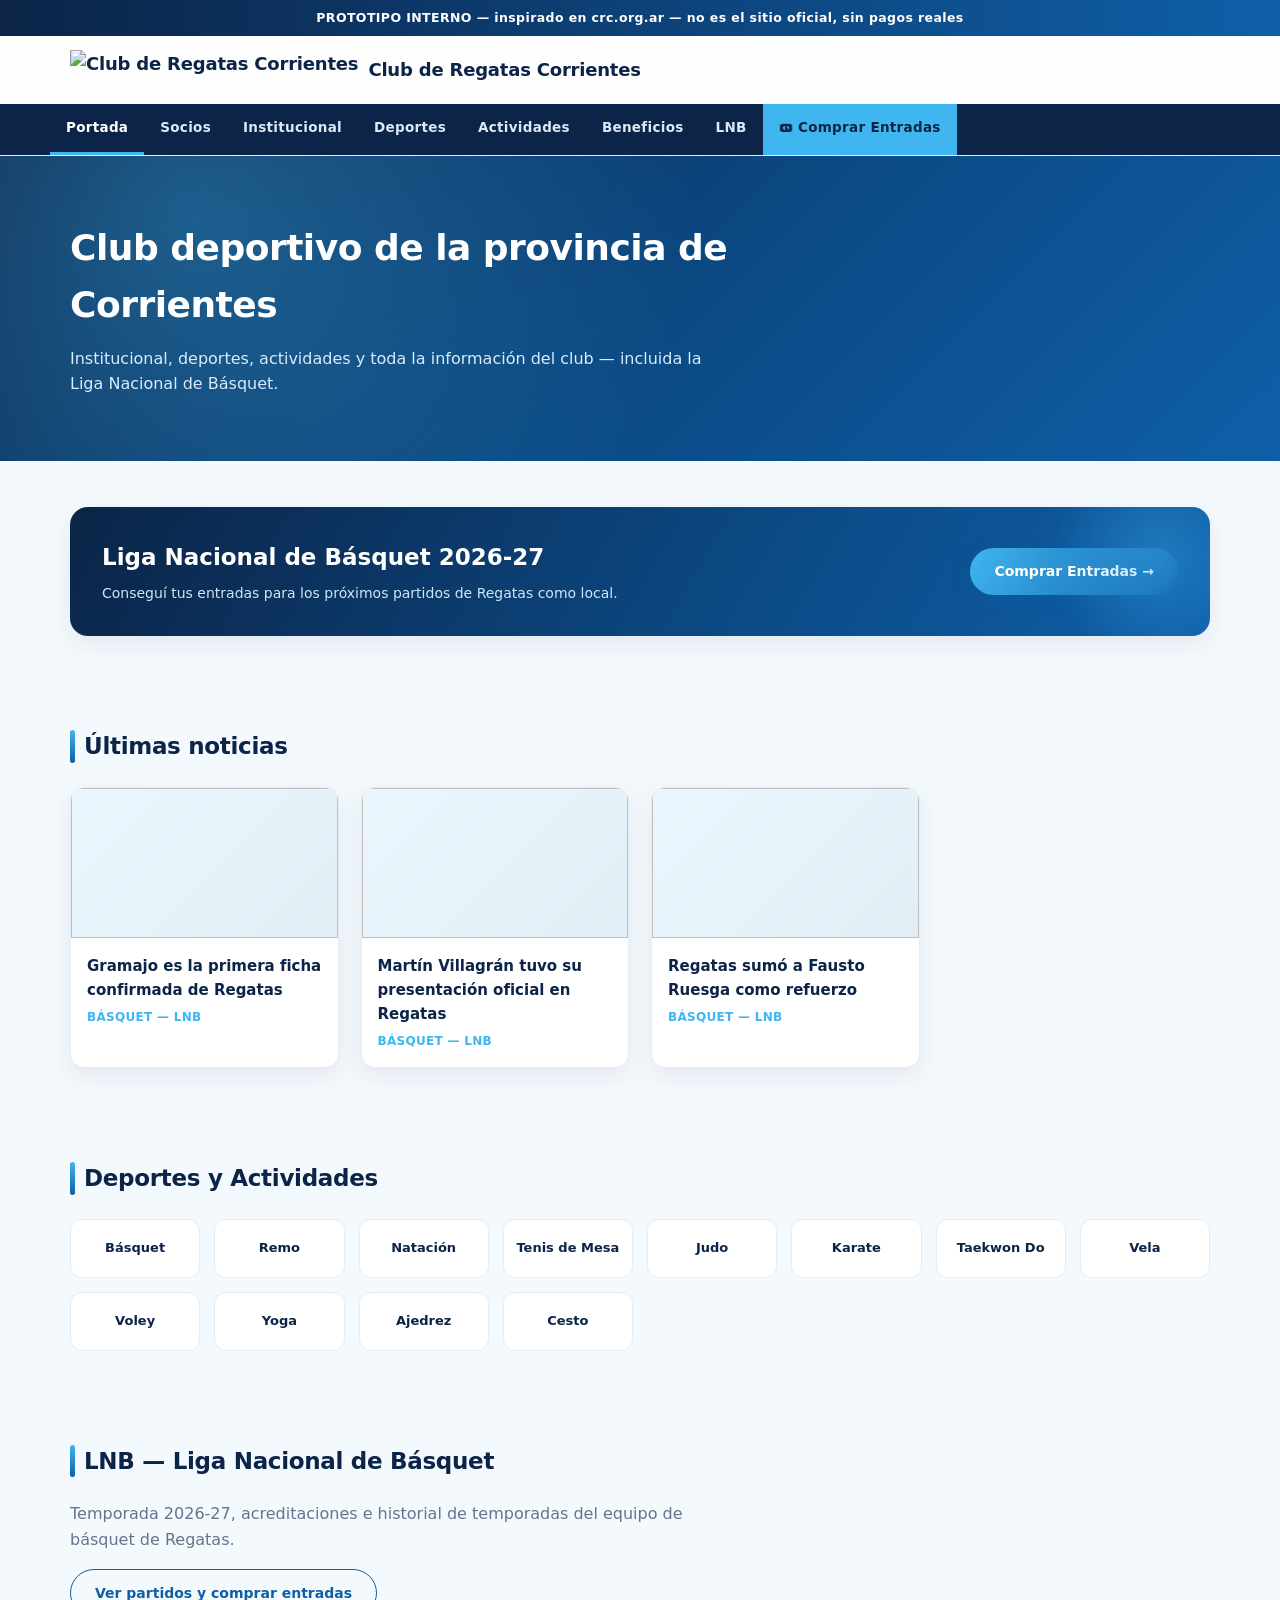
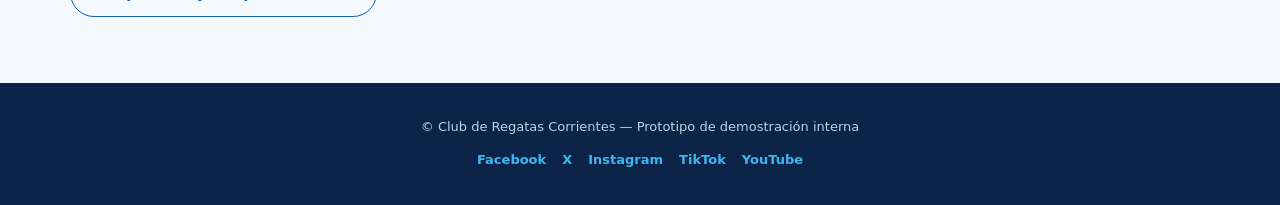
==== index.html @ 9352bda3 "solucion probelma con sonnar qube" ====
<!DOCTYPE html>
<html lang="es-AR">
<head>
<meta charset="UTF-8">
<meta name="viewport" content="width=device-width, initial-scale=1.0">
<title>Club de Regatas Corrientes (Prototipo) — Portada</title>
<link rel="stylesheet" href="css/style.css">
</head>
<body>

<div class="demo-banner">PROTOTIPO INTERNO — inspirado en crc.org.ar — no es el sitio oficial, sin pagos reales</div>

<header class="site-header">
  <div class="header-top">
    <a href="index.html" class="logo">
      <img src="https://crc.org.ar/w/wp-content/uploads/2024/05/LogoCRC.png" alt="Club de Regatas Corrientes">
      <span>Club de Regatas Corrientes</span>
    </a>
  </div>
  <nav class="main-nav">
    <ul>
      <li><a href="index.html" class="active">Portada</a></li>
      <li><a href="#socios">Socios</a></li>
      <li><a href="#institucional">Institucional</a></li>
      <li><a href="#deportes">Deportes</a></li>
      <li><a href="#actividades">Actividades</a></li>
      <li><a href="#beneficios">Beneficios</a></li>
      <li><a href="#lnb">LNB</a></li>
      <li class="destacado"><a href="entradas.html">🎟 Comprar Entradas</a></li>
    </ul>
  </nav>
</header>

<div class="hero">
  <div class="container">
    <h1>Club deportivo de la provincia de Corrientes</h1>
    <p>Institucional, deportes, actividades y toda la información del club — incluida la Liga Nacional de Básquet.</p>
  </div>
</div>

<section id="entradas-cta">
  <div class="container">
    <div class="cta-entradas">
      <div>
        <h2>Liga Nacional de Básquet 2026-27</h2>
        <p>Conseguí tus entradas para los próximos partidos de Regatas como local.</p>
      </div>
      <a href="entradas.html" class="btn">Comprar Entradas →</a>
    </div>
  </div>
</section>

<section id="institucional">
  <div class="container">
    <h2 class="section-title">Últimas noticias</h2>
    <div class="noticias-grid">
      <div class="card">
        <img alt="">
        <div class="card-body">
          <h3>Gramajo es la primera ficha confirmada de Regatas</h3>
          <span>Básquet — LNB</span>
        </div>
      </div>
      <div class="card">
        <img alt="">
        <div class="card-body">
          <h3>Martín Villagrán tuvo su presentación oficial en Regatas</h3>
          <span>Básquet — LNB</span>
        </div>
      </div>
      <div class="card">
        <img alt="">
        <div class="card-body">
          <h3>Regatas sumó a Fausto Ruesga como refuerzo</h3>
          <span>Básquet — LNB</span>
        </div>
      </div>
    </div>
  </div>
</section>

<section id="deportes">
  <div class="container">
    <h2 class="section-title">Deportes y Actividades</h2>
    <div class="deportes-grid">
      <div class="deporte-tile">Básquet</div>
      <div class="deporte-tile">Remo</div>
      <div class="deporte-tile">Natación</div>
      <div class="deporte-tile">Tenis de Mesa</div>
      <div class="deporte-tile">Judo</div>
      <div class="deporte-tile">Karate</div>
      <div class="deporte-tile">Taekwon Do</div>
      <div class="deporte-tile">Vela</div>
      <div class="deporte-tile">Voley</div>
      <div class="deporte-tile">Yoga</div>
      <div class="deporte-tile">Ajedrez</div>
      <div class="deporte-tile">Cesto</div>
    </div>
  </div>
</section>

<section id="lnb">
  <div class="container">
    <h2 class="section-title">LNB — Liga Nacional de Básquet</h2>
    <p style="max-width:640px;color:var(--gris);margin-bottom:16px;">
      Temporada 2026-27, acreditaciones e historial de temporadas del equipo de básquet de Regatas.
    </p>
    <a href="entradas.html" class="btn btn-outline">Ver partidos y comprar entradas</a>
  </div>
</section>

<footer class="site-footer">
  <div class="container">
    <p>© Club de Regatas Corrientes — Prototipo de demostración interna</p>
    <div class="social">
      <span>Facebook</span><span>X</span><span>Instagram</span><span>TikTok</span><span>YouTube</span>
    </div>
  </div>
</footer>

</body>
</html>
---- css/style.css ----
:root {
  --azul: #0f5fa8;
  --azul-fuerte: #0b4a85;
  --celeste: #3fb6f0;
  --celeste-suave: #eaf6fd;
  --marino: #0b2447;
  --fondo: #f4f9fd;
  --texto: #16213a;
  --gris: #64748b;
  --borde: #e3edf5;
  --blanco: #ffffff;
  --sombra: 0 8px 24px rgba(11, 36, 71, .08);
  --sombra-hover: 0 14px 34px rgba(15, 95, 168, .18);
  --radio: 14px;
}

* { box-sizing: border-box; margin: 0; padding: 0; }

html { scroll-behavior: smooth; }

body {
  font-family: "Segoe UI", system-ui, Arial, Helvetica, sans-serif;
  background: var(--fondo);
  color: var(--texto);
  line-height: 1.6;
  -webkit-font-smoothing: antialiased;
}

a { color: inherit; text-decoration: none; }

img { max-width: 100%; display: block; }

.container {
  max-width: 1180px;
  margin: 0 auto;
  padding: 0 20px;
}

/* Banner de prototipo */
.demo-banner {
  background: linear-gradient(90deg, var(--marino), var(--azul));
  color: #fff;
  text-align: center;
  font-size: 12.5px;
  padding: 8px 12px;
  font-weight: 600;
  letter-spacing: .4px;
}

/* Header */
header.site-header {
  background: rgba(255, 255, 255, .85);
  backdrop-filter: blur(10px);
  -webkit-backdrop-filter: blur(10px);
  position: sticky;
  top: 0;
  z-index: 40;
  box-shadow: 0 1px 0 var(--borde);
}

.header-top {
  display: flex;
  align-items: center;
  justify-content: space-between;
  padding: 14px 20px;
  max-width: 1180px;
  margin: 0 auto;
  gap: 20px;
}

.logo {
  display: flex;
  align-items: center;
  gap: 10px;
  font-weight: 800;
  font-size: 18px;
  color: var(--marino);
  letter-spacing: -.2px;
}
.logo img { height: 40px; width: auto; }

nav.main-nav {
  background: var(--marino);
}
nav.main-nav ul {
  list-style: none;
  display: flex;
  flex-wrap: wrap;
  max-width: 1180px;
  margin: 0 auto;
}
nav.main-nav a {
  display: block;
  padding: 13px 16px;
  color: #dbe9f7;
  font-size: 13.5px;
  font-weight: 600;
  letter-spacing: .3px;
  border-bottom: 3px solid transparent;
  transition: color .18s ease, border-color .18s ease, background .18s ease;
}
nav.main-nav a:hover {
  color: #fff;
  border-bottom-color: var(--celeste);
}
nav.main-nav a.active {
  color: #fff;
  border-bottom-color: var(--celeste);
}
nav.main-nav li.destacado a {
  background: var(--celeste);
  color: var(--marino);
  border-radius: 0;
}
nav.main-nav li.destacado a:hover {
  background: #5cc6f5;
  border-bottom-color: transparent;
  color: var(--marino);
}

/* Hero */
.hero {
  background:
    radial-gradient(circle at 15% 20%, rgba(63, 182, 240, .35), transparent 45%),
    linear-gradient(135deg, var(--marino) 0%, var(--azul-fuerte) 55%, var(--azul) 100%);
  color: #fff;
  padding: 64px 0;
  position: relative;
  overflow: hidden;
}
.hero h1 {
  font-size: 36px;
  font-weight: 800;
  letter-spacing: -.5px;
  margin-bottom: 12px;
  max-width: 720px;
}
.hero p {
  max-width: 640px;
  color: #d8ecfb;
  font-size: 16px;
}

/* Secciones */
section {
  padding: 46px 0;
}
.section-title {
  font-size: 23px;
  font-weight: 800;
  color: var(--marino);
  margin-bottom: 22px;
  padding-left: 14px;
  position: relative;
  letter-spacing: -.3px;
}
.section-title::before {
  content: "";
  position: absolute;
  left: 0; top: 2px; bottom: 2px;
  width: 5px;
  border-radius: 4px;
  background: linear-gradient(180deg, var(--celeste), var(--azul));
}

/* Noticias */
.noticias-grid {
  display: grid;
  grid-template-columns: repeat(auto-fill, minmax(260px, 1fr));
  gap: 22px;
}
.card {
  background: var(--blanco);
  border: 1px solid var(--borde);
  border-radius: var(--radio);
  overflow: hidden;
  display: flex;
  flex-direction: column;
  box-shadow: var(--sombra);
  transition: transform .2s ease, box-shadow .2s ease;
}
.card:hover {
  transform: translateY(-4px);
  box-shadow: var(--sombra-hover);
}
.card img { height: 150px; object-fit: cover; background: linear-gradient(135deg, var(--celeste-suave), var(--borde)); }
.card .card-body { padding: 16px; flex: 1; display: flex; flex-direction: column; gap: 6px; }
.card .card-body h3 { font-size: 15px; color: var(--marino); font-weight: 700; }
.card .card-body span { font-size: 12px; color: var(--celeste); font-weight: 700; letter-spacing: .3px; text-transform: uppercase; }

/* Deportes grid */
.deportes-grid {
  display: grid;
  grid-template-columns: repeat(auto-fill, minmax(120px, 1fr));
  gap: 14px;
}
.deporte-tile {
  background: var(--blanco);
  border: 1px solid var(--borde);
  border-radius: 12px;
  padding: 18px 10px;
  text-align: center;
  font-size: 13px;
  font-weight: 700;
  color: var(--marino);
  transition: transform .18s ease, border-color .18s ease, background .18s ease, color .18s ease;
}
.deporte-tile:hover {
  border-color: var(--celeste);
  color: var(--azul);
  background: var(--celeste-suave);
  transform: translateY(-3px);
}

/* CTA Entradas */
.cta-entradas {
  background: linear-gradient(120deg, var(--marino), var(--azul-fuerte) 60%, var(--azul));
  color: #fff;
  border-radius: 18px;
  padding: 32px;
  display: flex;
  align-items: center;
  justify-content: space-between;
  gap: 20px;
  flex-wrap: wrap;
  box-shadow: var(--sombra);
  position: relative;
  overflow: hidden;
}
.cta-entradas::after {
  content: "";
  position: absolute;
  right: -60px; top: -60px;
  width: 220px; height: 220px;
  border-radius: 50%;
  background: radial-gradient(circle, rgba(63,182,240,.35), transparent 70%);
}
.cta-entradas h2 { font-size: 23px; margin-bottom: 6px; font-weight: 800; }
.cta-entradas p { color: #cfe6f7; font-size: 14px; }

.btn {
  display: inline-block;
  background: linear-gradient(120deg, var(--celeste), var(--azul));
  color: #fff;
  font-weight: 700;
  padding: 12px 24px;
  border-radius: 999px;
  border: none;
  cursor: pointer;
  font-size: 14px;
  white-space: nowrap;
  box-shadow: 0 6px 16px rgba(15, 95, 168, .3);
  transition: transform .15s ease, box-shadow .15s ease, filter .15s ease;
}
.btn:hover { transform: translateY(-2px); box-shadow: 0 10px 22px rgba(15, 95, 168, .38); filter: brightness(1.05); }
.btn:active { transform: translateY(0); }
.btn:disabled { opacity: .5; cursor: not-allowed; transform: none; box-shadow: none; }

.btn-outline {
  background: transparent;
  border: 1.5px solid var(--azul);
  color: var(--azul);
  box-shadow: none;
}
.btn-outline:hover { background: var(--azul); color: #fff; box-shadow: var(--sombra-hover); }
.btn-sm { padding: 8px 16px; font-size: 13px; }

/* Footer */
footer.site-footer {
  background: var(--marino);
  color: #b9d3e9;
  padding: 34px 0;
  font-size: 13px;
  text-align: center;
  margin-top: 20px;
}
footer.site-footer .social {
  margin-top: 12px;
  display: flex;
  gap: 16px;
  justify-content: center;
  font-size: 13px;
  color: var(--celeste);
  font-weight: 600;
}

/* ===== Entradas page ===== */
.partido-lista {
  display: flex;
  flex-direction: column;
  gap: 16px;
}
.partido-card {
  background: var(--blanco);
  border: 1px solid var(--borde);
  border-radius: var(--radio);
  padding: 20px 22px;
  display: flex;
  align-items: center;
  justify-content: space-between;
  gap: 20px;
  flex-wrap: wrap;
  box-shadow: var(--sombra);
  transition: transform .18s ease, box-shadow .18s ease, border-color .18s ease;
}
.partido-card:hover {
  transform: translateY(-3px);
  box-shadow: var(--sombra-hover);
  border-color: var(--celeste);
}
.partido-info h3 { color: var(--marino); font-size: 17.5px; font-weight: 800; }
.partido-info .meta { color: var(--gris); font-size: 13px; margin-top: 5px; }
.partido-precio { font-weight: 700; color: var(--azul); font-size: 15px; }

.sectores {
  display: grid;
  grid-template-columns: repeat(auto-fill, minmax(190px, 1fr));
  gap: 14px;
  margin-top: 18px;
}
.sector-card {
  border: 1px solid var(--borde);
  border-radius: 12px;
  padding: 16px;
  background: var(--blanco);
  box-shadow: var(--sombra);
  transition: border-color .18s ease;
}
.sector-card:hover { border-color: var(--celeste); }
.sector-card h4 { color: var(--marino); font-size: 14px; margin-bottom: 4px; font-weight: 700; }
.sector-card .precio { color: var(--azul); font-weight: 800; margin-bottom: 12px; font-size: 15px; }
.qty-control {
  display: flex;
  align-items: center;
  gap: 10px;
}
.qty-control button {
  width: 30px; height: 30px;
  border: 1px solid var(--borde);
  background: var(--celeste-suave);
  color: var(--azul);
  cursor: pointer;
  font-size: 16px;
  font-weight: 700;
  border-radius: 8px;
  transition: background .15s ease, color .15s ease;
}
.qty-control button:hover { background: var(--celeste); color: #fff; }
.qty-control span { min-width: 20px; text-align: center; font-weight: 700; }

/* Carrito */
.carrito-box {
  background: var(--blanco);
  border: 1px solid var(--borde);
  border-radius: var(--radio);
  padding: 22px;
  position: sticky;
  top: 90px;
  box-shadow: var(--sombra);
}
.carrito-box h3 { color: var(--marino); margin-bottom: 14px; font-weight: 800; }
#carrito-items { list-style: none; display: flex; flex-direction: column; gap: 10px; font-size: 13px; }
#carrito-items li { display: flex; justify-content: space-between; align-items: center; border-bottom: 1px dashed var(--borde); padding-bottom: 8px; }
.carrito-total { display: flex; justify-content: space-between; font-weight: 800; margin-top: 16px; font-size: 17px; color: var(--marino); }
.carrito-vacio { color: var(--gris); font-size: 13px; }

.entradas-layout {
  display: grid;
  grid-template-columns: 2fr 1fr;
  gap: 26px;
  align-items: start;
}
@media (max-width: 860px) {
  .entradas-layout { grid-template-columns: 1fr; }
  .carrito-box { position: static; }
}

/* Modal checkout */
.modal-overlay {
  position: fixed; inset: 0;
  background: rgba(11, 36, 71, .6);
  backdrop-filter: blur(3px);
  display: none;
  align-items: center;
  justify-content: center;
  padding: 20px;
  z-index: 50;
}
.modal-overlay.abierto { display: flex; }
.modal-box {
  background: #fff;
  border-radius: 18px;
  padding: 28px;
  max-width: 420px;
  width: 100%;
  box-shadow: 0 24px 60px rgba(11, 36, 71, .35);
}
.modal-box h3 { color: var(--marino); margin-bottom: 12px; font-weight: 800; }
.modal-box .aviso {
  background: var(--celeste-suave);
  border: 1px solid var(--celeste);
  color: var(--azul-fuerte);
  font-size: 12px;
  padding: 10px 12px;
  border-radius: 8px;
  margin-bottom: 14px;
}
.modal-box label { display: block; font-size: 13px; margin: 12px 0 5px; color: var(--gris); font-weight: 600; }
.modal-box input {
  width: 100%;
  padding: 10px 12px;
  border: 1px solid var(--borde);
  border-radius: 8px;
  font-size: 14px;
  transition: border-color .15s ease, box-shadow .15s ease;
}
.modal-box input:focus {
  outline: none;
  border-color: var(--celeste);
  box-shadow: 0 0 0 3px rgba(63, 182, 240, .25);
}
.modal-actions { display: flex; gap: 10px; margin-top: 20px; }
.modal-close { background: none; border: none; float: right; font-size: 18px; cursor: pointer; color: var(--gris); }

.confirmacion { text-align: center; }
.confirmacion .icono {
  font-size: 34px;
  color: #fff;
  background: linear-gradient(120deg, var(--celeste), var(--azul));
  width: 64px; height: 64px;
  border-radius: 50%;
  display: flex; align-items: center; justify-content: center;
  margin: 0 auto 14px;
}
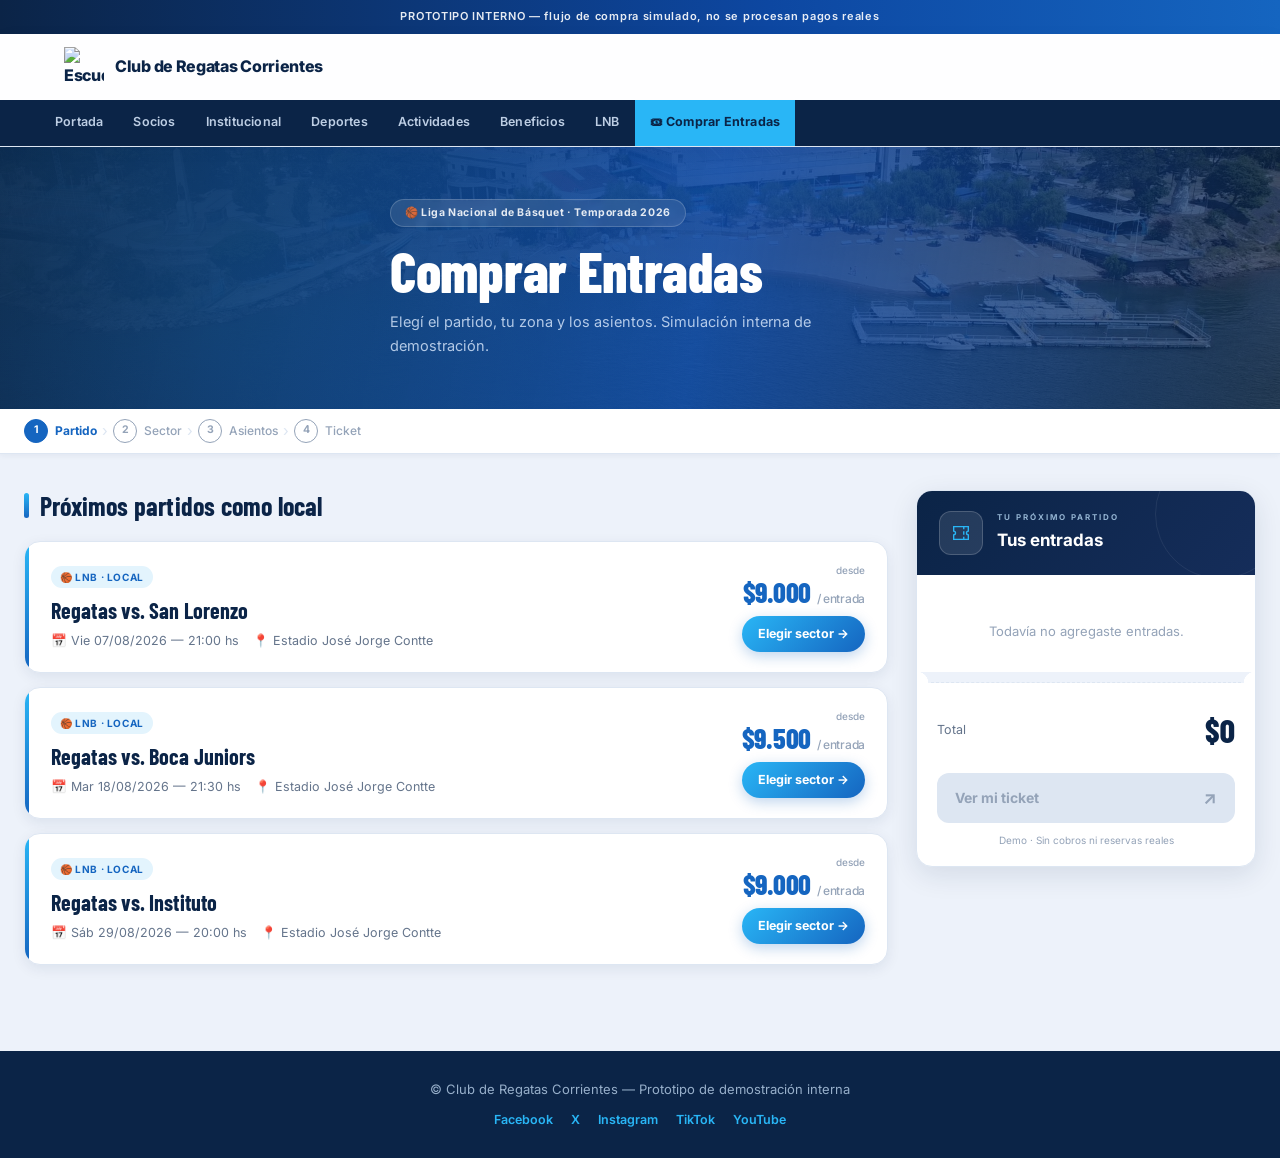
==== commit 757af8fc: "cambios en el mapa del estadio, la eleccion de asientos y secciones" ====
--- a/index.html
+++ b/index.html
@@ -3,120 +3,154 @@
 <head>
 <meta charset="UTF-8">
 <meta name="viewport" content="width=device-width, initial-scale=1.0">
-<title>Club de Regatas Corrientes (Prototipo) — Portada</title>
+<meta name="description" content="Comprá tus entradas para los partidos de Regatas Corrientes en la Liga Nacional de Básquet. Elegí tu sector y asiento online.">
+<meta name="theme-color" content="#0b2447">
+<title>Comprar Entradas — Club de Regatas Corrientes · LNB</title>
+<link rel="preconnect" href="https://fonts.googleapis.com">
+<link rel="preconnect" href="https://fonts.gstatic.com" crossorigin>
+<link href="https://fonts.googleapis.com/css2?family=Inter:wght@400;500;600;700;800;900&family=Barlow+Condensed:wght@500;600;700;800;900&display=swap" rel="stylesheet">
 <link rel="stylesheet" href="css/style.css">
 </head>
 <body>
 
-<div class="demo-banner">PROTOTIPO INTERNO — inspirado en crc.org.ar — no es el sitio oficial, sin pagos reales</div>
+<div class="demo-banner" role="alert" aria-live="polite">
+  PROTOTIPO INTERNO — flujo de compra simulado, no se procesan pagos reales
+</div>
 
 <header class="site-header">
   <div class="header-top">
-    <a href="index.html" class="logo">
-      <img src="https://crc.org.ar/w/wp-content/uploads/2024/05/LogoCRC.png" alt="Club de Regatas Corrientes">
+    <a href="index.html" class="logo" aria-label="Club de Regatas Corrientes — Inicio">
+      <img src="https://crc.org.ar/w/wp-content/uploads/2024/05/LogoCRC.png" alt="Escudo del Club de Regatas Corrientes" width="40" height="40">
       <span>Club de Regatas Corrientes</span>
     </a>
   </div>
-  <nav class="main-nav">
+  <nav class="main-nav" aria-label="Navegación principal">
     <ul>
-      <li><a href="index.html" class="active">Portada</a></li>
-      <li><a href="#socios">Socios</a></li>
-      <li><a href="#institucional">Institucional</a></li>
-      <li><a href="#deportes">Deportes</a></li>
-      <li><a href="#actividades">Actividades</a></li>
-      <li><a href="#beneficios">Beneficios</a></li>
-      <li><a href="#lnb">LNB</a></li>
-      <li class="destacado"><a href="entradas.html">🎟 Comprar Entradas</a></li>
+      <li><a href="index.html">Portada</a></li>
+      <li><a href="index.html#socios">Socios</a></li>
+      <li><a href="index.html#institucional">Institucional</a></li>
+      <li><a href="index.html#deportes">Deportes</a></li>
+      <li><a href="index.html#actividades">Actividades</a></li>
+      <li><a href="index.html#beneficios">Beneficios</a></li>
+      <li><a href="index.html#lnb">LNB</a></li>
+      <li class="destacado"><a href="index.html" class="active" aria-current="page">🎟 Comprar Entradas</a></li>
     </ul>
   </nav>
 </header>
 
-<div class="hero">
-  <div class="container">
-    <h1>Club deportivo de la provincia de Corrientes</h1>
-    <p>Institucional, deportes, actividades y toda la información del club — incluida la Liga Nacional de Básquet.</p>
+<!-- Hero con foto de estadio -->
+<div class="hero" role="banner">
+  <div class="container hero-content">
+    <span class="hero-badge">🏀 Liga Nacional de Básquet · Temporada 2026</span>
+    <h1>Comprar Entradas</h1>
+    <p>Elegí el partido, tu zona y los asientos. Simulación interna de demostración.</p>
   </div>
 </div>
 
-<section id="entradas-cta">
+<!-- Indicador de pasos -->
+<div class="steps-bar" aria-label="Pasos de la compra">
   <div class="container">
-    <div class="cta-entradas">
-      <div>
-        <h2>Liga Nacional de Básquet 2026-27</h2>
-        <p>Conseguí tus entradas para los próximos partidos de Regatas como local.</p>
+    <ol class="steps-indicator" id="steps-indicator" role="list">
+      <li class="step active" data-step="1" role="listitem">
+        <span class="step-num" aria-hidden="true">1</span>
+        <span class="step-label">Partido</span>
+      </li>
+      <li class="step-sep" aria-hidden="true">›</li>
+      <li class="step" data-step="2" role="listitem">
+        <span class="step-num" aria-hidden="true">2</span>
+        <span class="step-label">Sector</span>
+      </li>
+      <li class="step-sep" aria-hidden="true">›</li>
+      <li class="step" data-step="3" role="listitem">
+        <span class="step-num" aria-hidden="true">3</span>
+        <span class="step-label">Asientos</span>
+      </li>
+      <li class="step-sep" aria-hidden="true">›</li>
+      <li class="step" data-step="4" role="listitem">
+        <span class="step-num" aria-hidden="true">4</span>
+        <span class="step-label">Ticket</span>
+      </li>
+    </ol>
+  </div>
+</div>
+
+<section>
+  <div class="container entradas-layout">
+
+    <!-- Columna principal -->
+    <main>
+      <h2 class="section-title">Próximos partidos como local</h2>
+      <div class="partido-lista" id="partido-lista" aria-live="polite">
+        <!-- generado por js/render/partidos.js -->
       </div>
-      <a href="entradas.html" class="btn">Comprar Entradas →</a>
-    </div>
-  </div>
-</section>
 
-<section id="institucional">
-  <div class="container">
-    <h2 class="section-title">Últimas noticias</h2>
-    <div class="noticias-grid">
-      <div class="card">
-        <img alt="">
-        <div class="card-body">
-          <h3>Gramajo es la primera ficha confirmada de Regatas</h3>
-          <span>Básquet — LNB</span>
+      <div id="sectores-panel" aria-live="polite" style="margin-top: 30px;"></div>
+    </main>
+
+    <!-- Carrito lateral -->
+    <aside class="carrito-box" aria-label="Tu carrito de compras">
+      <div class="carrito-header">
+        <div class="carrito-icon" aria-hidden="true">
+          <svg viewBox="0 0 24 24" fill="none" stroke="currentColor" stroke-width="1.5">
+            <path d="M4 5h16v5a2 2 0 0 0 0 4v5H4v-5a2 2 0 0 0 0-4V5Z"/>
+            <path d="M15 5v3m0 2v4m0 2v3"/>
+          </svg>
+        </div>
+        <div>
+          <span class="carrito-kicker">Tu próximo partido</span>
+          <h3>Tus entradas</h3>
         </div>
       </div>
-      <div class="card">
-        <img alt="">
-        <div class="card-body">
-          <h3>Martín Villagrán tuvo su presentación oficial en Regatas</h3>
-          <span>Básquet — LNB</span>
+
+      <ul id="carrito-items" aria-live="polite" aria-label="Items en el carrito"></ul>
+      <p class="carrito-vacio" id="carrito-vacio">Todavía no agregaste entradas.</p>
+
+      <div class="carrito-perforation" aria-hidden="true"></div>
+
+      <div class="carrito-totales">
+        <div class="carrito-total">
+          <span>Total</span>
+          <span id="carrito-total-monto" class="carrito-total-monto">$0</span>
         </div>
       </div>
-      <div class="card">
-        <img alt="">
-        <div class="card-body">
-          <h3>Regatas sumó a Fausto Ruesga como refuerzo</h3>
-          <span>Básquet — LNB</span>
-        </div>
-      </div>
-    </div>
-  </div>
-</section>
 
-<section id="deportes">
-  <div class="container">
-    <h2 class="section-title">Deportes y Actividades</h2>
-    <div class="deportes-grid">
-      <div class="deporte-tile">Básquet</div>
-      <div class="deporte-tile">Remo</div>
-      <div class="deporte-tile">Natación</div>
-      <div class="deporte-tile">Tenis de Mesa</div>
-      <div class="deporte-tile">Judo</div>
-      <div class="deporte-tile">Karate</div>
-      <div class="deporte-tile">Taekwon Do</div>
-      <div class="deporte-tile">Vela</div>
-      <div class="deporte-tile">Voley</div>
-      <div class="deporte-tile">Yoga</div>
-      <div class="deporte-tile">Ajedrez</div>
-      <div class="deporte-tile">Cesto</div>
-    </div>
-  </div>
-</section>
+      <button class="btn carrito-btn-checkout" id="btn-checkout" disabled aria-label="Finalizar compra y ver ticket">
+        Ver mi ticket
+        <span class="btn-arrow" aria-hidden="true">↗</span>
+      </button>
+      <p class="carrito-nota">Demo · Sin cobros ni reservas reales</p>
+    </aside>
 
-<section id="lnb">
-  <div class="container">
-    <h2 class="section-title">LNB — Liga Nacional de Básquet</h2>
-    <p style="max-width:640px;color:var(--gris);margin-bottom:16px;">
-      Temporada 2026-27, acreditaciones e historial de temporadas del equipo de básquet de Regatas.
-    </p>
-    <a href="entradas.html" class="btn btn-outline">Ver partidos y comprar entradas</a>
   </div>
 </section>
 
 <footer class="site-footer">
   <div class="container">
     <p>© Club de Regatas Corrientes — Prototipo de demostración interna</p>
-    <div class="social">
-      <span>Facebook</span><span>X</span><span>Instagram</span><span>TikTok</span><span>YouTube</span>
+    <div class="social" aria-label="Redes sociales">
+      <span>Facebook</span>
+      <span>X</span>
+      <span>Instagram</span>
+      <span>TikTok</span>
+      <span>YouTube</span>
     </div>
   </div>
 </footer>
 
+<!-- Modal de checkout (formulario de datos del comprador) -->
+<div class="modal-overlay" id="modal-overlay" role="dialog" aria-modal="true" aria-labelledby="modal-titulo">
+  <div class="modal-box" id="modal-box">
+    <!-- generado por js/checkout.js -->
+  </div>
+</div>
+
+<!-- Dialog del ticket final -->
+<dialog class="ticket-dialog" id="ticket-dialog" aria-labelledby="ticket-dialog-title">
+  <div id="ticket-dialog-content">
+    <!-- generado por js/checkout.js tras confirmación -->
+  </div>
+</dialog>
+
+<script type="module" src="js/main.js"></script>
 </body>
 </html>
--- a/css/style.css
+++ b/css/style.css
@@ -1,434 +1,1195 @@
+/* ================================================================
+   CLUB DE REGATAS CORRIENTES — Entradas LNB
+   Design System Premium · Temporada 2026
+================================================================ */
+
+@import url('https://fonts.googleapis.com/css2?family=Inter:wght@400;500;600;700;800;900&family=Barlow+Condensed:wght@500;600;700;800;900&display=swap');
+
+/* ── Variables ────────────────────────────────────────────────── */
 :root {
-  --azul: #0f5fa8;
-  --azul-fuerte: #0b4a85;
-  --celeste: #3fb6f0;
-  --celeste-suave: #eaf6fd;
-  --marino: #0b2447;
-  --fondo: #f4f9fd;
-  --texto: #16213a;
-  --gris: #64748b;
-  --borde: #e3edf5;
-  --blanco: #ffffff;
-  --sombra: 0 8px 24px rgba(11, 36, 71, .08);
-  --sombra-hover: 0 14px 34px rgba(15, 95, 168, .18);
-  --radio: 14px;
-}
-
-* { box-sizing: border-box; margin: 0; padding: 0; }
-
+  --azul:           #1565c0;
+  --azul-fuerte:    #0d47a1;
+  --celeste:        #29b6f6;
+  --celeste-suave:  #e3f4fd;
+  --marino:         #0b2447;
+  --marino-medio:   #152d5a;
+  --fondo:          #edf2fa;
+  --texto:          #1a2540;
+  --gris:           #64748b;
+  --gris-claro:     #94a3b8;
+  --borde:          #dde6f2;
+  --blanco:         #ffffff;
+  --verde:          #1b6b33;
+  --verde-claro:    #e6f4ea;
+  --rojo:           #b71c1c;
+  --rojo-claro:     #fce8e8;
+  --sombra-xs:      0 2px 6px rgba(11,36,71,.05);
+  --sombra-sm:      0 4px 14px rgba(11,36,71,.08);
+  --sombra:         0 8px 28px rgba(11,36,71,.11);
+  --sombra-hover:   0 16px 40px rgba(21,101,192,.2);
+  --sombra-xl:      0 28px 64px rgba(11,36,71,.24);
+  --radio:          16px;
+  --radio-sm:       10px;
+}
+
+/* ── Reset & Base ─────────────────────────────────────────────── */
+*, *::before, *::after { box-sizing: border-box; margin: 0; padding: 0; }
 html { scroll-behavior: smooth; }
-
 body {
-  font-family: "Segoe UI", system-ui, Arial, Helvetica, sans-serif;
+  font-family: 'Inter', system-ui, -apple-system, Helvetica, sans-serif;
   background: var(--fondo);
   color: var(--texto);
   line-height: 1.6;
   -webkit-font-smoothing: antialiased;
 }
-
 a { color: inherit; text-decoration: none; }
-
 img { max-width: 100%; display: block; }
-
-.container {
-  max-width: 1180px;
-  margin: 0 auto;
-  padding: 0 20px;
-}
-
-/* Banner de prototipo */
+button { cursor: pointer; font: inherit; border: none; background: none; }
+button:disabled { cursor: not-allowed; }
+button:focus-visible, a:focus-visible, input:focus-visible {
+  outline: 3px solid var(--celeste);
+  outline-offset: 3px;
+  border-radius: 4px;
+}
+
+/* ── Utilities ────────────────────────────────────────────────── */
+.container { max-width: 1280px; margin: 0 auto; padding: 0 24px; }
+.sr-only {
+  position: absolute; width: 1px; height: 1px;
+  padding: 0; margin: -1px; overflow: hidden;
+  clip: rect(0,0,0,0); white-space: nowrap; border: 0;
+}
+
+/* ── Animations ───────────────────────────────────────────────── */
+@keyframes fadeIn  { from { opacity:0 } to { opacity:1 } }
+@keyframes slideUp { from { opacity:0; transform:translateY(18px) } to { opacity:1; transform:translateY(0) } }
+@keyframes blink   { 0%,100% { opacity:1 } 50% { opacity:.55 } }
+@keyframes mapPulse {
+  0%,100% { filter: brightness(1) }
+  50%     { filter: brightness(1.12) drop-shadow(0 0 6px rgba(41,182,246,.45)) }
+}
+@keyframes seatPop { 0% { transform:scale(.7) } 70% { transform:scale(1.1) } 100% { transform:scale(1) } }
+
+/* ── Demo Banner ──────────────────────────────────────────────── */
 .demo-banner {
-  background: linear-gradient(90deg, var(--marino), var(--azul));
-  color: #fff;
+  background: linear-gradient(90deg, var(--marino), var(--azul-fuerte) 60%, var(--azul));
+  color: rgba(255,255,255,.9);
   text-align: center;
-  font-size: 12.5px;
+  font-size: 11px;
+  font-weight: 600;
+  letter-spacing: .7px;
   padding: 8px 12px;
-  font-weight: 600;
-  letter-spacing: .4px;
-}
-
-/* Header */
+}
+
+/* ── Header ───────────────────────────────────────────────────── */
 header.site-header {
-  background: rgba(255, 255, 255, .85);
-  backdrop-filter: blur(10px);
-  -webkit-backdrop-filter: blur(10px);
+  background: rgba(255,255,255,.92);
+  backdrop-filter: blur(14px);
+  -webkit-backdrop-filter: blur(14px);
   position: sticky;
   top: 0;
   z-index: 40;
-  box-shadow: 0 1px 0 var(--borde);
-}
-
+  box-shadow: 0 1px 0 var(--borde), 0 4px 18px rgba(11,36,71,.04);
+}
 .header-top {
   display: flex;
   align-items: center;
   justify-content: space-between;
-  padding: 14px 20px;
-  max-width: 1180px;
+  padding: 13px 24px;
+  max-width: 1200px;
   margin: 0 auto;
-  gap: 20px;
-}
-
+}
 .logo {
-  display: flex;
-  align-items: center;
-  gap: 10px;
-  font-weight: 800;
-  font-size: 18px;
-  color: var(--marino);
-  letter-spacing: -.2px;
+  display: flex; align-items: center; gap: 11px;
+  font-weight: 800; font-size: 16px;
+  color: var(--marino); letter-spacing: -.3px;
 }
 .logo img { height: 40px; width: auto; }
 
-nav.main-nav {
-  background: var(--marino);
-}
-nav.main-nav ul {
-  list-style: none;
-  display: flex;
-  flex-wrap: wrap;
-  max-width: 1180px;
-  margin: 0 auto;
-}
+nav.main-nav { background: var(--marino); }
+nav.main-nav ul { list-style: none; display: flex; flex-wrap: wrap; max-width: 1200px; margin: 0 auto; }
 nav.main-nav a {
-  display: block;
-  padding: 13px 16px;
-  color: #dbe9f7;
-  font-size: 13.5px;
-  font-weight: 600;
-  letter-spacing: .3px;
-  border-bottom: 3px solid transparent;
-  transition: color .18s ease, border-color .18s ease, background .18s ease;
-}
-nav.main-nav a:hover {
+  display: block; padding: 12px 15px;
+  color: rgba(219,234,254,.86); font-size: 12.5px;
+  font-weight: 600; letter-spacing: .2px;
+  border-bottom: 2.5px solid transparent;
+  transition: color .18s, border-color .18s;
+}
+nav.main-nav a:hover  { color: #fff; border-bottom-color: var(--celeste); }
+nav.main-nav a.active { color: #fff; border-bottom-color: var(--celeste); }
+nav.main-nav li.destacado a { background: var(--celeste); color: var(--marino); font-weight: 700; border-bottom-color: transparent; }
+nav.main-nav li.destacado a:hover { background: #4fc3f7; }
+
+/* ── Hero ─────────────────────────────────────────────────────── */
+.hero {
+  position: relative;
+  min-height: 210px;
+  display: flex; align-items: center;
+  overflow: hidden;
+  background:
+    linear-gradient(100deg, rgba(11,36,71,.97) 0%, rgba(13,71,161,.9) 55%, rgba(11,36,71,.7) 100%),
+    url('../assets/estadio.jpg') center 40% / cover no-repeat;
   color: #fff;
-  border-bottom-color: var(--celeste);
-}
-nav.main-nav a.active {
-  color: #fff;
-  border-bottom-color: var(--celeste);
-}
-nav.main-nav li.destacado a {
-  background: var(--celeste);
-  color: var(--marino);
-  border-radius: 0;
-}
-nav.main-nav li.destacado a:hover {
-  background: #5cc6f5;
-  border-bottom-color: transparent;
-  color: var(--marino);
-}
-
-/* Hero */
-.hero {
-  background:
-    radial-gradient(circle at 15% 20%, rgba(63, 182, 240, .35), transparent 45%),
-    linear-gradient(135deg, var(--marino) 0%, var(--azul-fuerte) 55%, var(--azul) 100%);
-  color: #fff;
-  padding: 64px 0;
-  position: relative;
-  overflow: hidden;
+  padding: 52px 0;
+}
+.hero::after {
+  content: '';
+  position: absolute; inset: 0;
+  background: radial-gradient(circle at 18% 55%, rgba(41,182,246,.13) 0%, transparent 52%);
+  pointer-events: none;
+}
+.hero-content { position: relative; z-index: 1; }
+
+.hero-badge {
+  display: inline-flex; align-items: center; gap: 7px;
+  background: rgba(255,255,255,.1);
+  border: 1px solid rgba(255,255,255,.18);
+  border-radius: 999px; padding: 5px 14px;
+  font-size: 10.5px; font-weight: 700; letter-spacing: .6px;
+  color: rgba(255,255,255,.88); margin-bottom: 16px;
+  backdrop-filter: blur(4px);
 }
 .hero h1 {
-  font-size: 36px;
-  font-weight: 800;
-  letter-spacing: -.5px;
-  margin-bottom: 12px;
-  max-width: 720px;
-}
-.hero p {
-  max-width: 640px;
-  color: #d8ecfb;
-  font-size: 16px;
-}
-
-/* Secciones */
-section {
-  padding: 46px 0;
-}
+  font-family: 'Barlow Condensed', Impact, sans-serif;
+  font-size: 56px; font-weight: 800;
+  letter-spacing: -.3px; line-height: 1;
+  margin-bottom: 11px;
+}
+.hero p { color: rgba(219,234,254,.8); font-size: 14.5px; max-width: 500px; }
+
+/* ── Steps Bar ────────────────────────────────────────────────── */
+.steps-bar {
+  background: var(--blanco);
+  border-bottom: 1px solid var(--borde);
+  padding: 10px 0;
+  position: sticky; top: 100px; z-index: 30;
+  box-shadow: var(--sombra-xs);
+}
+.steps-indicator {
+  display: flex; align-items: center; gap: 4px;
+  list-style: none; font-size: 12px;
+}
+.step { display: flex; align-items: center; gap: 7px; color: var(--gris-claro); font-weight: 500; }
+.step-num {
+  display: grid; place-items: center;
+  width: 24px; height: 24px;
+  border-radius: 50%; border: 1.5px solid currentColor;
+  font-size: 10.5px; font-weight: 700; flex-shrink: 0;
+  transition: background .2s, border-color .2s, color .2s;
+}
+.step.active            { color: var(--azul); font-weight: 700; }
+.step.active .step-num  { background: var(--azul); border-color: var(--azul); color: #fff; }
+.step.done              { color: var(--verde); }
+.step.done .step-num    { background: var(--verde); border-color: var(--verde); color: #fff; }
+.step-sep { color: var(--borde); font-size: 15px; margin: 0 1px; }
+
+/* ── Section ──────────────────────────────────────────────────── */
+section { padding: 36px 0; }
 .section-title {
-  font-size: 23px;
-  font-weight: 800;
-  color: var(--marino);
-  margin-bottom: 22px;
-  padding-left: 14px;
-  position: relative;
-  letter-spacing: -.3px;
+  font-family: 'Barlow Condensed', Impact, sans-serif;
+  font-size: 26px; font-weight: 700;
+  color: var(--marino); margin-bottom: 20px;
+  padding-left: 16px; position: relative;
+  letter-spacing: .2px; line-height: 1.2;
 }
 .section-title::before {
-  content: "";
-  position: absolute;
-  left: 0; top: 2px; bottom: 2px;
-  width: 5px;
-  border-radius: 4px;
+  content: '';
+  position: absolute; left: 0; top: 3px; bottom: 3px;
+  width: 5px; border-radius: 4px;
   background: linear-gradient(180deg, var(--celeste), var(--azul));
 }
 
-/* Noticias */
-.noticias-grid {
-  display: grid;
-  grid-template-columns: repeat(auto-fill, minmax(260px, 1fr));
-  gap: 22px;
-}
-.card {
-  background: var(--blanco);
-  border: 1px solid var(--borde);
-  border-radius: var(--radio);
-  overflow: hidden;
-  display: flex;
-  flex-direction: column;
-  box-shadow: var(--sombra);
-  transition: transform .2s ease, box-shadow .2s ease;
-}
-.card:hover {
-  transform: translateY(-4px);
-  box-shadow: var(--sombra-hover);
-}
-.card img { height: 150px; object-fit: cover; background: linear-gradient(135deg, var(--celeste-suave), var(--borde)); }
-.card .card-body { padding: 16px; flex: 1; display: flex; flex-direction: column; gap: 6px; }
-.card .card-body h3 { font-size: 15px; color: var(--marino); font-weight: 700; }
-.card .card-body span { font-size: 12px; color: var(--celeste); font-weight: 700; letter-spacing: .3px; text-transform: uppercase; }
-
-/* Deportes grid */
-.deportes-grid {
-  display: grid;
-  grid-template-columns: repeat(auto-fill, minmax(120px, 1fr));
-  gap: 14px;
-}
-.deporte-tile {
-  background: var(--blanco);
-  border: 1px solid var(--borde);
-  border-radius: 12px;
-  padding: 18px 10px;
-  text-align: center;
-  font-size: 13px;
-  font-weight: 700;
-  color: var(--marino);
-  transition: transform .18s ease, border-color .18s ease, background .18s ease, color .18s ease;
-}
-.deporte-tile:hover {
-  border-color: var(--celeste);
-  color: var(--azul);
-  background: var(--celeste-suave);
-  transform: translateY(-3px);
-}
-
-/* CTA Entradas */
-.cta-entradas {
-  background: linear-gradient(120deg, var(--marino), var(--azul-fuerte) 60%, var(--azul));
-  color: #fff;
-  border-radius: 18px;
-  padding: 32px;
-  display: flex;
-  align-items: center;
-  justify-content: space-between;
-  gap: 20px;
-  flex-wrap: wrap;
-  box-shadow: var(--sombra);
-  position: relative;
-  overflow: hidden;
-}
-.cta-entradas::after {
-  content: "";
-  position: absolute;
-  right: -60px; top: -60px;
-  width: 220px; height: 220px;
-  border-radius: 50%;
-  background: radial-gradient(circle, rgba(63,182,240,.35), transparent 70%);
-}
-.cta-entradas h2 { font-size: 23px; margin-bottom: 6px; font-weight: 800; }
-.cta-entradas p { color: #cfe6f7; font-size: 14px; }
-
+/* ── Buttons ──────────────────────────────────────────────────── */
 .btn {
-  display: inline-block;
-  background: linear-gradient(120deg, var(--celeste), var(--azul));
-  color: #fff;
-  font-weight: 700;
-  padding: 12px 24px;
-  border-radius: 999px;
-  border: none;
-  cursor: pointer;
-  font-size: 14px;
-  white-space: nowrap;
-  box-shadow: 0 6px 16px rgba(15, 95, 168, .3);
-  transition: transform .15s ease, box-shadow .15s ease, filter .15s ease;
-}
-.btn:hover { transform: translateY(-2px); box-shadow: 0 10px 22px rgba(15, 95, 168, .38); filter: brightness(1.05); }
-.btn:active { transform: translateY(0); }
-.btn:disabled { opacity: .5; cursor: not-allowed; transform: none; box-shadow: none; }
-
-.btn-outline {
-  background: transparent;
-  border: 1.5px solid var(--azul);
-  color: var(--azul);
-  box-shadow: none;
-}
-.btn-outline:hover { background: var(--azul); color: #fff; box-shadow: var(--sombra-hover); }
-.btn-sm { padding: 8px 16px; font-size: 13px; }
-
-/* Footer */
+  display: inline-flex; align-items: center; justify-content: center; gap: 8px;
+  background: linear-gradient(135deg, var(--celeste), var(--azul));
+  color: #fff; font-weight: 700; padding: 12px 24px;
+  border-radius: 999px; border: none; font-size: 13.5px;
+  white-space: nowrap; cursor: pointer;
+  box-shadow: 0 4px 14px rgba(21,101,192,.28);
+  transition: transform .15s, box-shadow .15s, filter .15s;
+}
+.btn:hover:not(:disabled)  { transform: translateY(-2px); box-shadow: 0 8px 22px rgba(21,101,192,.38); filter: brightness(1.06); }
+.btn:active:not(:disabled) { transform: translateY(0); }
+.btn:disabled              { background: #dde6f2; color: var(--gris-claro); box-shadow: none; filter: none; }
+.btn-outline { background: transparent; border: 1.5px solid var(--azul); color: var(--azul); box-shadow: none; }
+.btn-outline:hover:not(:disabled) { background: var(--azul); color: #fff; }
+.btn-sm { padding: 8px 16px; font-size: 12.5px; }
+.btn-arrow { font-size: 18px; line-height: 1; }
+
+/* ── Footer ───────────────────────────────────────────────────── */
 footer.site-footer {
   background: var(--marino);
-  color: #b9d3e9;
-  padding: 34px 0;
-  font-size: 13px;
-  text-align: center;
-  margin-top: 20px;
+  color: rgba(186,210,235,.8);
+  padding: 28px 0; font-size: 13px;
+  text-align: center; margin-top: 20px;
 }
 footer.site-footer .social {
-  margin-top: 12px;
-  display: flex;
-  gap: 16px;
-  justify-content: center;
-  font-size: 13px;
-  color: var(--celeste);
-  font-weight: 600;
-}
-
-/* ===== Entradas page ===== */
-.partido-lista {
-  display: flex;
-  flex-direction: column;
-  gap: 16px;
-}
+  margin-top: 10px; display: flex; gap: 18px;
+  justify-content: center; font-size: 12.5px;
+  color: var(--celeste); font-weight: 600;
+}
+
+/* ══════════════════════════════════════════════════════
+   ENTRADAS PAGE LAYOUT
+══════════════════════════════════════════════════════ */
+.entradas-layout {
+  display: grid;
+  grid-template-columns: minmax(0, 1fr) 340px;
+  gap: 28px; align-items: start;
+}
+
+/* ── Partido Cards ────────────────────────────────────────────── */
+.partido-lista { display: flex; flex-direction: column; gap: 14px; }
+
 .partido-card {
   background: var(--blanco);
   border: 1px solid var(--borde);
   border-radius: var(--radio);
-  padding: 20px 22px;
-  display: flex;
-  align-items: center;
-  justify-content: space-between;
-  gap: 20px;
-  flex-wrap: wrap;
-  box-shadow: var(--sombra);
-  transition: transform .18s ease, box-shadow .18s ease, border-color .18s ease;
+  padding: 20px 22px 20px 26px;
+  display: grid; grid-template-columns: 1fr auto;
+  align-items: center; gap: 16px;
+  box-shadow: var(--sombra-sm);
+  transition: transform .22s, box-shadow .22s, border-color .22s;
+  position: relative; overflow: hidden;
+}
+.partido-card::before {
+  content: '';
+  position: absolute; left: 0; top: 0; bottom: 0; width: 4px;
+  background: linear-gradient(180deg, var(--celeste), var(--azul));
+  border-radius: 0 2px 2px 0;
 }
 .partido-card:hover {
   transform: translateY(-3px);
   box-shadow: var(--sombra-hover);
-  border-color: var(--celeste);
-}
-.partido-info h3 { color: var(--marino); font-size: 17.5px; font-weight: 800; }
-.partido-info .meta { color: var(--gris); font-size: 13px; margin-top: 5px; }
-.partido-precio { font-weight: 700; color: var(--azul); font-size: 15px; }
-
-.sectores {
-  display: grid;
-  grid-template-columns: repeat(auto-fill, minmax(190px, 1fr));
+  border-color: rgba(41,182,246,.4);
+}
+.partido-badge {
+  display: inline-flex; align-items: center; gap: 5px;
+  background: var(--celeste-suave); color: var(--azul);
+  font-size: 10px; font-weight: 700; letter-spacing: .6px;
+  text-transform: uppercase; padding: 3px 9px;
+  border-radius: 999px; margin-bottom: 9px;
+}
+.partido-info h3 {
+  font-family: 'Barlow Condensed', Impact, sans-serif;
+  color: var(--marino); font-size: 22px; font-weight: 700;
+  line-height: 1.2; letter-spacing: .1px;
+}
+.meta {
+  display: flex; flex-wrap: wrap; gap: 4px 14px;
+  margin-top: 8px; font-size: 12.5px; color: var(--gris);
+}
+.partido-right {
+  display: flex; flex-direction: column; align-items: flex-end; gap: 10px;
+}
+.partido-precio-desde { font-size: 10px; color: var(--gris-claro); font-weight: 500; text-align: right; }
+.partido-precio-monto {
+  font-family: 'Barlow Condensed', Impact, sans-serif;
+  font-size: 28px; font-weight: 800; color: var(--azul);
+  letter-spacing: -.3px; line-height: 1;
+}
+.partido-precio-monto small { font-size: 12px; font-weight: 500; color: var(--gris-claro); font-family: 'Inter', sans-serif; }
+
+/* ══════════════════════════════════════════════════════
+   ARENA MAP & SEAT PICKER (Diseño representativo oficial)
+══════════════════════════════════════════════════════ */
+
+.arena-card {
+  background: var(--blanco);
+  border: 1px solid var(--borde);
+  border-radius: 16px;
+  box-shadow: 0 4px 24px rgba(11, 36, 71, 0.07);
+  overflow: hidden;
+  margin-top: 10px;
+}
+
+/* ── Top Toolbar ──────────────────────────────────────────────── */
+.arena-top-toolbar {
+  display: flex;
+  align-items: center;
+  justify-content: space-between;
+  padding: 18px 24px;
+  background: #f8fafc;
+  border-bottom: 1px solid #edf2f7;
+  gap: 16px;
+  flex-wrap: wrap;
+}
+
+.arena-toolbar-left {
+  display: flex;
+  align-items: center;
   gap: 14px;
-  margin-top: 18px;
-}
-.sector-card {
-  border: 1px solid var(--borde);
-  border-radius: 12px;
-  padding: 16px;
-  background: var(--blanco);
-  box-shadow: var(--sombra);
-  transition: border-color .18s ease;
-}
-.sector-card:hover { border-color: var(--celeste); }
-.sector-card h4 { color: var(--marino); font-size: 14px; margin-bottom: 4px; font-weight: 700; }
-.sector-card .precio { color: var(--azul); font-weight: 800; margin-bottom: 12px; font-size: 15px; }
-.qty-control {
-  display: flex;
-  align-items: center;
-  gap: 10px;
-}
-.qty-control button {
-  width: 30px; height: 30px;
-  border: 1px solid var(--borde);
-  background: var(--celeste-suave);
-  color: var(--azul);
-  cursor: pointer;
+  flex-wrap: wrap;
+}
+
+.arena-toolbar-label {
+  font-size: 13.5px;
+  font-weight: 700;
+  color: var(--marino);
+}
+
+.arena-stepper {
+  display: flex;
+  align-items: center;
+  background: #fff;
+  border: 1px solid #dbe3eb;
+  border-radius: 10px;
+  overflow: hidden;
+  box-shadow: 0 1px 3px rgba(0,0,0,0.03);
+}
+
+.stepper-btn {
+  background: transparent;
+  border: none;
+  width: 34px;
+  height: 36px;
   font-size: 16px;
   font-weight: 700;
+  color: var(--marino);
+  cursor: pointer;
+  display: grid;
+  place-items: center;
+  transition: background .12s, color .12s;
+}
+
+.stepper-btn:hover {
+  background: #f1f5f9;
+  color: var(--azul);
+}
+
+.stepper-value {
+  font-size: 13px;
+  font-weight: 600;
+  color: var(--marino);
+  padding: 0 10px;
+  min-width: 82px;
+  text-align: center;
+  user-select: none;
+}
+
+.arena-select-btn {
+  display: flex;
+  align-items: center;
+  gap: 8px;
+  background: #fff;
+  border: 1px solid #dbe3eb;
+  border-radius: 10px;
+  padding: 8px 14px;
+  font-size: 13px;
+  font-weight: 600;
+  color: var(--marino);
+  cursor: pointer;
+  box-shadow: 0 1px 3px rgba(0,0,0,0.03);
+  transition: border-color .15s;
+}
+
+.arena-select-btn:hover {
+  border-color: var(--celeste);
+}
+
+.dropdown-chevron {
+  font-size: 10px;
+  color: var(--gris);
+}
+
+.btn-buscar-juntos {
+  display: inline-flex;
+  align-items: center;
+  gap: 8px;
+  background: #11284b;
+  color: #ffffff;
+  border: none;
+  border-radius: 10px;
+  padding: 10px 18px;
+  font-size: 13px;
+  font-weight: 700;
+  cursor: pointer;
+  box-shadow: 0 3px 10px rgba(17, 40, 75, 0.25);
+  transition: background .15s, transform .12s, box-shadow .15s;
+}
+
+.btn-buscar-juntos:hover {
+  background: #193b6d;
+  transform: translateY(-1px);
+  box-shadow: 0 5px 14px rgba(17, 40, 75, 0.32);
+}
+
+.sparkle-icon {
+  font-size: 12px;
+  color: #79c5fe;
+}
+
+/* ── Sub-bar ──────────────────────────────────────────────────── */
+.arena-subbar {
+  display: flex;
+  align-items: center;
+  justify-content: space-between;
+  padding: 12px 24px;
+  border-bottom: 1px solid #f1f5f9;
+  font-size: 12.5px;
+}
+
+.arena-subbar-title {
+  display: flex;
+  align-items: center;
+  gap: 6px;
+  font-weight: 600;
+  color: #64748b;
+}
+
+.subbar-bullet {
+  color: #1565c0;
+  font-size: 14px;
+}
+
+.btn-restablecer {
+  background: none;
+  border: none;
+  font-size: 12px;
+  font-weight: 600;
+  color: #64748b;
+  cursor: pointer;
+  padding: 4px 8px;
+  border-radius: 6px;
+  transition: color .12s, background .12s;
+}
+
+.btn-restablecer:hover {
+  color: var(--azul);
+  background: #f1f5f9;
+}
+
+/* ── Viewport & Tribunas ──────────────────────────────────────── */
+.arena-viewport {
+  padding: 18px 8px 16px;
+  display: flex;
+  flex-direction: column;
+  align-items: center;
+  transition: transform .2s ease;
+  width: 100%;
+}
+
+.arena-tribuna {
+  width: 100%;
+  max-width: 500px;
+  display: flex;
+  flex-direction: column;
+  align-items: center;
+}
+
+.arena-tribuna-header {
+  text-align: center;
+  margin-bottom: 6px;
+}
+
+.arena-tribuna-header.bottom {
+  margin-top: 8px;
+  margin-bottom: 0;
+}
+
+.arena-tribuna-titulo {
+  font-size: 13px;
+  font-weight: 800;
+  color: #2c4763;
+  letter-spacing: 1.6px;
+  text-transform: uppercase;
+  display: flex;
+  align-items: center;
+  justify-content: center;
+  gap: 6px;
+}
+
+.tribuna-simbolo {
+  font-size: 14px;
+  color: #4a75a0;
+}
+
+.arena-tribuna-precio {
+  font-size: 11px;
+  font-weight: 600;
+  color: #7b91a6;
+  margin-top: 2px;
+}
+
+/* Indicadores de los 3 sectores de platea */
+.arena-sectores-header {
+  display: flex;
+  justify-content: space-between;
+  width: 100%;
+  max-width: 460px;
+  margin-bottom: 5px;
+  padding: 0 2px;
+}
+
+.arena-sectores-header.bottom {
+  margin-top: 5px;
+  margin-bottom: 3px;
+}
+
+.sector-pill {
+  font-size: 8px;
+  font-weight: 800;
+  color: #64748b;
+  background: #f1f5f9;
+  border: 1px solid #e2e8f0;
+  padding: 2px 7px;
+  border-radius: 5px;
+  letter-spacing: .3px;
+  text-transform: uppercase;
+}
+
+.sector-pill.centro {
+  background: #e9f2fb;
+  color: #1565c0;
+  border-color: #bad5f3;
+  font-weight: 900;
+}
+
+.arena-linea-lateral {
+  font-size: 7.5px;
+  font-weight: 700;
+  color: #94a3b8;
+  letter-spacing: 1.8px;
+  text-transform: uppercase;
+  margin-top: 6px;
+  margin-bottom: 3px;
+}
+
+.arena-linea-lateral.top {
+  margin-top: 3px;
+  margin-bottom: 6px;
+}
+
+.arena-acceso-label {
+  font-size: 8.5px;
+  font-weight: 700;
+  color: #94a3b8;
+  letter-spacing: 1.2px;
+  margin-top: 3px;
+  text-transform: uppercase;
+}
+
+/* ── Filas de asientos ────────────────────────────────────────── */
+.arena-filas-wrap {
+  display: flex;
+  flex-direction: column;
+  gap: 3.5px;
+  align-items: center;
+}
+
+.arena-seat-row {
+  display: flex;
+  align-items: center;
+  gap: 3px;
+}
+
+.arena-row-label {
+  font-size: 8.5px;
+  font-weight: 700;
+  color: #94a3b8;
+  width: 12px;
+  text-align: center;
+  user-select: none;
+  font-family: 'Inter', sans-serif;
+}
+
+.arena-seat-block {
+  display: flex;
+  gap: 2.5px;
+}
+
+.arena-aisle {
+  width: 12px;
+  height: 17px;
+  flex-shrink: 0;
+}
+
+/* ── Botón Asiento ────────────────────────────────────────────── */
+.arena-seat {
+  width: 16px;
+  height: 17px;
+  border-radius: 3.5px;
+  border: none;
+  font-size: 7.5px;
+  font-weight: 700;
+  display: grid;
+  place-items: center;
+  cursor: pointer;
+  transition: transform .12s, filter .12s, box-shadow .12s, background .12s;
+  flex-shrink: 0;
+  user-select: none;
+  font-family: 'Inter', sans-serif;
+  padding: 0;
+}
+
+/* Disponible: celeste apacible como en la imagen de referencia */
+.arena-seat.disponible {
+  background: #7fb5dc;
+  color: #ffffff;
+  box-shadow: 0 1px 2px rgba(30, 80, 140, 0.15);
+}
+
+.arena-seat.disponible:hover {
+  background: #62a2d1;
+  transform: translateY(-2px);
+  box-shadow: 0 2px 5px rgba(30, 80, 140, 0.25);
+}
+
+/* Tu selección: azul marino profundo como en la imagen de referencia */
+.arena-seat.tu-seleccion {
+  background: #0e2b4b;
+  color: #ffffff;
+  box-shadow: 0 2px 6px rgba(14, 43, 75, 0.4);
+  animation: seatPop 0.22s cubic-bezier(0.175, 0.885, 0.32, 1.275);
+}
+
+.arena-seat.tu-seleccion:hover {
+  background: #173f6b;
+  transform: translateY(-2px);
+}
+
+/* Ocupado: gris claro con texto tenue */
+.arena-seat.ocupado {
+  background: #e2e8f0;
+  color: #94a3b8;
+  cursor: not-allowed;
+  box-shadow: none;
+}
+
+/* ── Centro: General Norte + Cancha + General Sur ────────────── */
+.arena-middle-row {
+  display: flex;
+  align-items: center;
+  justify-content: center;
+  gap: 8px;
+  width: 100%;
+  max-width: 620px;
+  margin: 5px 0;
+}
+
+.arena-general-card {
+  width: 70px;
+  height: 170px;
+  background: #f7f3ec;
+  border: 1.5px dashed #ded3c1;
+  border-radius: 14px;
+  display: flex;
+  flex-direction: column;
+  align-items: center;
+  justify-content: center;
+  text-align: center;
+  padding: 8px 3px;
+  cursor: pointer;
+  flex-shrink: 0;
+  position: relative;
+  transition: transform .15s, border-color .15s, background .15s, box-shadow .15s;
+  user-select: none;
+}
+
+.arena-general-card:hover {
+  background: #f2ede3;
+  border-color: #c9bc9e;
+  transform: translateY(-2px);
+  box-shadow: 0 3px 10px rgba(120, 100, 80, 0.12);
+}
+
+.arena-general-card.seleccionada {
+  background: #e6eef7;
+  border: 1.8px solid #0e2b4b;
+  box-shadow: 0 4px 14px rgba(14, 43, 75, 0.2);
+  animation: seatPop 0.25s ease;
+}
+
+.general-card-title {
+  font-size: 9px;
+  font-weight: 800;
+  color: #5d5449;
+  line-height: 1.15;
+  letter-spacing: .3px;
+  text-transform: uppercase;
+}
+
+.arena-general-card.seleccionada .general-card-title {
+  color: #0e2b4b;
+}
+
+.general-card-sub {
+  font-size: 8.5px;
+  font-weight: 600;
+  color: #8c8273;
+  margin-top: 6px;
+}
+
+.general-card-precio {
+  font-size: 11px;
+  font-weight: 800;
+  color: #3b352e;
+  margin-top: 5px;
+}
+
+.general-card-badge {
+  position: absolute;
+  top: -6px;
+  right: -6px;
+  background: #0e2b4b;
+  color: #fff;
+  font-size: 8px;
+  font-weight: 700;
+  padding: 2px 5px;
   border-radius: 8px;
-  transition: background .15s ease, color .15s ease;
-}
-.qty-control button:hover { background: var(--celeste); color: #fff; }
-.qty-control span { min-width: 20px; text-align: center; font-weight: 700; }
-
-/* Carrito */
+  box-shadow: 0 2px 4px rgba(0,0,0,0.25);
+}
+
+.arena-cancha-wrapper {
+  width: 460px;
+  flex-shrink: 0;
+}
+
+.arena-cancha-svg {
+  width: 100%;
+  height: auto;
+  display: block;
+  border-radius: 8px;
+  box-shadow: 0 2px 8px rgba(0,0,0,0.04);
+}
+
+/* ── Barra inferior: Referencias y Zoom ───────────────────────── */
+.arena-bottom-bar {
+  display: flex;
+  align-items: center;
+  justify-content: space-between;
+  padding: 14px 24px;
+  border-top: 1px solid #f1f5f9;
+  background: #fff;
+  font-size: 12px;
+  flex-wrap: wrap;
+  gap: 12px;
+}
+
+.arena-legend {
+  display: flex;
+  align-items: center;
+  gap: 18px;
+  flex-wrap: wrap;
+}
+
+.legend-item {
+  display: flex;
+  align-items: center;
+  gap: 7px;
+  font-weight: 600;
+  color: #64748b;
+}
+
+.legend-swatch {
+  width: 14px;
+  height: 14px;
+  border-radius: 4px;
+  display: inline-block;
+}
+
+.legend-swatch.disponible { background: #7fb5dc; }
+.legend-swatch.tu-seleccion { background: #0e2b4b; }
+.legend-swatch.ocupado { background: #e2e8f0; }
+
+.arena-zoom-widget {
+  display: flex;
+  align-items: center;
+  background: #f8fafc;
+  border: 1px solid #e2e8f0;
+  border-radius: 8px;
+  overflow: hidden;
+}
+
+.zoom-btn {
+  background: transparent;
+  border: none;
+  width: 28px;
+  height: 28px;
+  font-size: 14px;
+  font-weight: 700;
+  color: #64748b;
+  cursor: pointer;
+  display: grid;
+  place-items: center;
+  transition: background .12s, color .12s;
+}
+
+.zoom-btn:hover {
+  background: #e2e8f0;
+  color: var(--marino);
+}
+
+.zoom-pct {
+  font-size: 11px;
+  font-weight: 600;
+  color: #64748b;
+  padding: 0 8px;
+  min-width: 44px;
+  text-align: center;
+  user-select: none;
+}
+
+/* ── Barra Flotante de Compra / Subtotal ──────────────────────── */
+.arena-cta-bar {
+  display: flex;
+  align-items: center;
+  justify-content: space-between;
+  padding: 18px 24px;
+  background: #ffffff;
+  border: 1px solid var(--borde);
+  border-radius: 16px;
+  margin-top: 18px;
+  box-shadow: 0 4px 20px rgba(11, 36, 71, 0.08);
+  gap: 16px;
+  flex-wrap: wrap;
+  transition: border-color .18s, box-shadow .18s;
+}
+
+.arena-cta-bar.activa {
+  border-color: #79c5fe;
+  box-shadow: 0 6px 24px rgba(21, 101, 192, 0.14);
+}
+
+.arena-cta-info {
+  display: flex;
+  flex-direction: column;
+  gap: 3px;
+}
+
+.arena-cta-count {
+  font-size: 13px;
+  font-weight: 600;
+  color: var(--gris);
+}
+
+.arena-cta-bar.activa .arena-cta-count {
+  color: var(--marino);
+  font-weight: 700;
+}
+
+.arena-cta-total {
+  font-family: 'Barlow Condensed', sans-serif;
+  font-size: 26px;
+  font-weight: 800;
+  color: var(--azul);
+  line-height: 1;
+}
+
+.arena-btn-comprar {
+  padding: 12px 28px;
+  font-size: 15px;
+  font-weight: 700;
+  border-radius: 10px;
+}
+
+.carrito-box.carrito-updated {
+  animation: mapPulse 0.6s ease;
+}
+
+/* ══════════════════════════════════════════════════════
+   CARRITO
+══════════════════════════════════════════════════════ */
 .carrito-box {
-  background: var(--blanco);
-  border: 1px solid var(--borde);
-  border-radius: var(--radio);
-  padding: 22px;
-  position: sticky;
-  top: 90px;
-  box-shadow: var(--sombra);
-}
-.carrito-box h3 { color: var(--marino); margin-bottom: 14px; font-weight: 800; }
-#carrito-items { list-style: none; display: flex; flex-direction: column; gap: 10px; font-size: 13px; }
-#carrito-items li { display: flex; justify-content: space-between; align-items: center; border-bottom: 1px dashed var(--borde); padding-bottom: 8px; }
-.carrito-total { display: flex; justify-content: space-between; font-weight: 800; margin-top: 16px; font-size: 17px; color: var(--marino); }
-.carrito-vacio { color: var(--gris); font-size: 13px; }
-
-.entradas-layout {
-  display: grid;
-  grid-template-columns: 2fr 1fr;
-  gap: 26px;
-  align-items: start;
-}
-@media (max-width: 860px) {
+  background: var(--blanco); border-radius: var(--radio);
+  overflow: hidden; box-shadow: var(--sombra); border: 1px solid var(--borde);
+  position: sticky; top: 150px;
+}
+.carrito-header {
+  display: flex; align-items: center; gap: 14px; padding: 20px 22px;
+  background: linear-gradient(130deg, var(--marino) 0%, var(--marino-medio) 100%);
+  color: #fff; position: relative; overflow: hidden;
+}
+.carrito-header::after {
+  content: ''; position: absolute; right: -30px; top: -42px;
+  width: 130px; height: 130px; border-radius: 50%;
+  border: 1px solid rgba(255,255,255,.07); pointer-events: none;
+}
+.carrito-icon {
+  display: grid; place-items: center;
+  width: 44px; height: 44px;
+  background: rgba(255,255,255,.1); border: 1px solid rgba(255,255,255,.18);
+  border-radius: 12px; color: var(--celeste); flex-shrink: 0;
+}
+.carrito-icon svg { width: 22px; height: 22px; }
+.carrito-kicker {
+  display: block; font-size: 8px; letter-spacing: 2px; font-weight: 700;
+  color: rgba(179,213,240,.8); margin-bottom: 3px; text-transform: uppercase;
+}
+.carrito-header h3 { font-size: 17px; font-weight: 700; color: #fff; margin: 0; }
+
+#carrito-items {
+  list-style: none; display: flex; flex-direction: column;
+  padding: 16px 20px 4px;
+  max-height: 310px; overflow-y: auto;
+  scrollbar-width: thin; scrollbar-color: var(--borde) transparent;
+}
+#carrito-items li {
+  display: flex; justify-content: space-between; align-items: flex-start;
+  gap: 12px; padding: 11px 0; border-bottom: 1px dashed var(--borde);
+  font-size: 12px; line-height: 1.5; color: var(--texto);
+}
+#carrito-items li:last-child { border-bottom: none; }
+#carrito-items li span:last-child { font-weight: 700; color: var(--marino); white-space: nowrap; display: flex; align-items: center; gap: 6px; }
+
+.carrito-vacio { color: var(--gris-claro); font-size: 13px; text-align: center; padding: 26px 20px; }
+
+/* Perforated separator */
+.carrito-perforation {
+  height: 22px; margin: 4px 0; position: relative; overflow: hidden;
+  background: linear-gradient(var(--fondo) 50%, var(--blanco) 50%);
+  mask:
+    radial-gradient(circle at 0 50%, transparent 11px, #000 11.5px) left / 50% 100% no-repeat,
+    radial-gradient(circle at 100% 50%, transparent 11px, #000 11.5px) right / 50% 100% no-repeat;
+}
+.carrito-perforation::before {
+  content: ''; position: absolute; top: 10px; left: 14px; right: 14px;
+  border-top: 1px dashed var(--borde);
+}
+
+.carrito-totales { padding: 4px 20px 14px; }
+.carrito-total {
+  display: flex; justify-content: space-between; align-items: center;
+  font-size: 12.5px; color: var(--gris); padding: 3px 0;
+}
+.carrito-total-monto {
+  font-family: 'Barlow Condensed', sans-serif;
+  font-size: 32px; font-weight: 800; color: var(--marino);
+  letter-spacing: -1px; font-variant-numeric: tabular-nums;
+}
+
+.carrito-btn-checkout {
+  display: flex; align-items: center; justify-content: space-between;
+  width: calc(100% - 40px); margin: 0 20px;
+  min-height: 50px; border-radius: 12px; font-size: 14px; padding: 14px 18px;
+}
+.carrito-nota { text-align: center; font-size: 10px; color: var(--gris-claro); padding: 10px 20px 18px; line-height: 1.5; }
+
+/* ══════════════════════════════════════════════════════
+   MODAL (CHECKOUT FORM)
+══════════════════════════════════════════════════════ */
+.modal-overlay {
+  position: fixed; inset: 0;
+  background: rgba(11,36,71,.68);
+  backdrop-filter: blur(8px); -webkit-backdrop-filter: blur(8px);
+  display: none; align-items: center; justify-content: center;
+  padding: 20px; z-index: 50;
+}
+.modal-overlay.abierto { display: flex; animation: fadeIn .22s ease; }
+
+.modal-box {
+  background: var(--blanco); border-radius: 20px;
+  padding: 28px; max-width: 440px; width: 100%;
+  box-shadow: var(--sombra-xl); animation: slideUp .26s ease;
+}
+.modal-box h3 {
+  font-family: 'Barlow Condensed', sans-serif;
+  color: var(--marino); font-size: 28px; font-weight: 700; margin-bottom: 14px;
+}
+.modal-box .aviso {
+  background: var(--celeste-suave); border: 1px solid rgba(41,182,246,.3);
+  color: var(--azul-fuerte); font-size: 12px; padding: 11px 14px;
+  border-radius: 10px; margin-bottom: 16px; line-height: 1.6;
+}
+.modal-box label { display: block; font-size: 12px; margin: 12px 0 5px; color: var(--gris); font-weight: 600; letter-spacing: .2px; }
+.modal-box input {
+  width: 100%; padding: 11px 14px; border: 1.5px solid var(--borde);
+  border-radius: 10px; font-size: 14px; font-family: inherit; color: var(--texto);
+  transition: border-color .15s, box-shadow .15s;
+}
+.modal-box input:focus { outline: none; border-color: var(--celeste); box-shadow: 0 0 0 3px rgba(41,182,246,.2); }
+.modal-actions { display: flex; gap: 10px; margin-top: 22px; }
+.modal-actions .btn { flex: 1; min-height: 46px; }
+.modal-close {
+  background: var(--fondo); border: none; border-radius: 50%;
+  float: right; width: 32px; height: 32px; font-size: 18px;
+  cursor: pointer; color: var(--gris); margin-bottom: 12px;
+  display: grid; place-items: center;
+  transition: background .15s;
+}
+.modal-close:hover { background: var(--borde); }
+
+.confirmacion { text-align: center; padding: 8px 0; }
+.confirmacion .icono {
+  font-size: 30px; color: #fff;
+  background: linear-gradient(135deg, #43a047, var(--verde));
+  width: 72px; height: 72px; border-radius: 50%;
+  display: flex; align-items: center; justify-content: center;
+  margin: 0 auto 18px;
+  box-shadow: 0 8px 24px rgba(27,107,51,.28);
+}
+.confirmacion h3 { font-family: 'Barlow Condensed', sans-serif; font-size: 28px; margin-bottom: 10px; color: var(--marino); }
+.confirmacion p  { font-size: 13.5px; color: var(--gris); line-height: 1.6; }
+.confirmacion .btn { margin-top: 22px; min-width: 180px; }
+
+/* ══════════════════════════════════════════════════════
+   TICKET DIALOG
+══════════════════════════════════════════════════════ */
+.ticket-dialog {
+  border: none; border-radius: 20px; padding: 0;
+  max-width: 420px; width: calc(100% - 32px);
+  max-height: calc(100dvh - 40px); overflow-y: auto;
+  box-shadow: var(--sombra-xl);
+  animation: slideUp .34s cubic-bezier(.22,.68,0,1.2);
+  scrollbar-width: thin;
+}
+.ticket-dialog::backdrop {
+  background: rgba(11,36,71,.78);
+  backdrop-filter: blur(10px); -webkit-backdrop-filter: blur(10px);
+  animation: fadeIn .22s ease;
+}
+
+/* Ticket structure */
+.ticket-final { display: flex; flex-direction: column; }
+
+.ticket-top {
+  background: linear-gradient(148deg, #0b2447 0%, #1a3460 55%, #0c2d5c 100%);
+  color: #fff; padding: 26px 28px 30px;
+  position: relative; overflow: hidden;
+}
+.ticket-top::before {
+  content: ''; position: absolute; right: -45px; top: -45px;
+  width: 200px; height: 200px; border-radius: 50%;
+  background: radial-gradient(circle, rgba(41,182,246,.18), transparent 68%);
+  pointer-events: none;
+}
+.ticket-top::after {
+  content: '🏀'; position: absolute; right: 22px; bottom: 24px;
+  font-size: 64px; opacity: .07; pointer-events: none;
+  line-height: 1;
+}
+.ticket-brand { display: flex; align-items: center; gap: 12px; margin-bottom: 24px; }
+.ticket-brand img { width: 36px; height: 42px; object-fit: contain; }
+.ticket-brand-name { font-weight: 800; font-size: 16px; letter-spacing: .4px; }
+.ticket-brand-sub { display: block; font-size: 8.5px; letter-spacing: 1.8px; color: rgba(186,215,240,.72); font-weight: 500; margin-top: 2px; text-transform: uppercase; }
+
+.ticket-league { font-size: 8.5px; font-weight: 700; letter-spacing: 2px; color: rgba(147,197,232,.82); margin-bottom: 10px; display: block; text-transform: uppercase; }
+
+.ticket-rival {
+  font-family: 'Barlow Condensed', Impact, sans-serif;
+  font-size: 40px; font-weight: 800; line-height: 1.06;
+  letter-spacing: .2px; color: #fff; margin-bottom: 22px;
+}
+.ticket-rival .vs { font-size: 24px; color: rgba(147,197,232,.72); font-weight: 600; }
+
+.ticket-event-grid { display: grid; grid-template-columns: repeat(2, 1fr); gap: 14px; }
+.ticket-event-item small { display: block; font-size: 8px; font-weight: 700; letter-spacing: 1.4px; color: rgba(147,197,232,.72); margin-bottom: 4px; text-transform: uppercase; }
+.ticket-event-item strong { display: block; font-size: 12.5px; font-weight: 600; color: #fff; line-height: 1.35; }
+
+/* Perforation line */
+.ticket-perf {
+  height: 24px;
+  background: linear-gradient(#0b2447 50%, var(--blanco) 50%);
+  mask:
+    radial-gradient(circle at 0 50%, transparent 12px, #000 12.5px) left / 50% 100% no-repeat,
+    radial-gradient(circle at 100% 50%, transparent 12px, #000 12.5px) right / 50% 100% no-repeat;
+  position: relative;
+}
+.ticket-perf::before {
+  content: ''; position: absolute; inset: 11px 18px auto;
+  border-top: 1px dashed rgba(255,255,255,.18);
+}
+
+/* Ticket body */
+.ticket-body { background: var(--blanco); padding: 20px 28px 22px; }
+
+.ticket-status-badge {
+  display: inline-flex; align-items: center; gap: 7px;
+  background: var(--verde-claro); color: var(--verde);
+  font-size: 10px; font-weight: 700; letter-spacing: .9px;
+  padding: 5px 12px; border-radius: 999px; margin-bottom: 18px;
+  text-transform: uppercase;
+}
+.ticket-status-badge::before {
+  content: ''; width: 7px; height: 7px; border-radius: 50%;
+  background: currentColor; animation: blink 2s ease infinite;
+}
+
+.ticket-info-section { padding: 14px 0; border-bottom: 1px solid var(--borde); }
+.ticket-info-row { display: flex; justify-content: space-between; align-items: baseline; gap: 12px; padding: 4px 0; }
+.ticket-info-label { font-size: 11.5px; color: var(--gris); font-weight: 500; white-space: nowrap; }
+.ticket-info-value { font-weight: 700; color: var(--marino); font-size: 13px; text-align: right; }
+
+.ticket-asiento-chips { display: flex; flex-wrap: wrap; gap: 5px; justify-content: flex-end; margin-top: 6px; }
+.ticket-asiento-chip {
+  display: inline-grid; place-items: center;
+  min-width: 28px; height: 26px; padding: 0 7px;
+  background: var(--celeste-suave); border: 1px solid rgba(41,182,246,.25);
+  color: var(--azul); font-size: 11px; font-weight: 700;
+  border-radius: 6px; font-variant-numeric: tabular-nums;
+}
+
+.ticket-totales-section { padding: 14px 0; border-bottom: 1px solid var(--borde); }
+.ticket-total-row { display: flex; justify-content: space-between; font-size: 12px; color: var(--gris); padding: 4px 0; }
+.ticket-total-row.main {
+  margin-top: 8px; padding-top: 12px; border-top: 1px dashed var(--borde);
+  font-size: 14px; font-weight: 700; color: var(--marino); align-items: center;
+}
+.ticket-total-row.main strong {
+  font-family: 'Barlow Condensed', sans-serif;
+  font-size: 28px; letter-spacing: -.5px;
+  font-variant-numeric: tabular-nums; color: var(--azul);
+}
+
+.ticket-orden-section { padding: 14px 0; border-bottom: 1px solid var(--borde); }
+.ticket-orden-row { display: flex; justify-content: space-between; font-size: 12px; color: var(--gris); padding: 3px 0; }
+.ticket-orden-code { font-family: 'Barlow Condensed', monospace; font-size: 18px; font-weight: 700; color: var(--azul); letter-spacing: 1px; }
+
+/* Barcode */
+.ticket-barcode-section { padding: 20px 0 12px; text-align: center; }
+.ticket-barcode {
+  height: 54px; margin: 0 0 8px; opacity: .8;
+  background: repeating-linear-gradient(
+    90deg,
+    var(--marino) 0 2px, transparent 2px 4px,
+    var(--marino) 4px 5px, transparent 5px 8px,
+    var(--marino) 8px 11px, transparent 11px 14px,
+    var(--marino) 14px 16px, transparent 16px 19px,
+    var(--marino) 19px 20px, transparent 20px 23px,
+    var(--marino) 23px 25px, transparent 25px 28px,
+    var(--marino) 28px 31px, transparent 31px 35px,
+    var(--marino) 35px 36px, transparent 36px 38px
+  );
+}
+.ticket-barcode-num { font-family: 'Barlow Condensed', monospace; font-size: 9px; letter-spacing: 3px; color: var(--gris-claro); display: block; margin-bottom: 16px; }
+
+/* QR */
+.ticket-qr-wrap { display: flex; flex-direction: column; align-items: center; gap: 8px; padding: 14px 0 0; border-top: 1px solid var(--borde); }
+.ticket-qr-svg { width: 80px; height: 80px; }
+.ticket-qr-label { font-size: 9px; font-weight: 600; color: var(--gris-claro); letter-spacing: .8px; text-transform: uppercase; text-align: center; line-height: 1.5; }
+.ticket-demo-tag {
+  display: inline-block; background: var(--rojo-claro); color: var(--rojo);
+  font-size: 9px; font-weight: 800; letter-spacing: 1.2px;
+  text-transform: uppercase; padding: 3px 10px; border-radius: 999px; margin-top: 4px;
+}
+
+/* Ticket close action */
+.ticket-actions {
+  display: flex; gap: 10px; padding: 16px 28px 24px;
+  background: var(--blanco); border-top: 1px solid var(--borde);
+}
+.ticket-actions .btn { flex: 1; min-height: 46px; }
+
+/* ── Responsive ───────────────────────────────────────────────── */
+@media (max-width: 900px) {
   .entradas-layout { grid-template-columns: 1fr; }
   .carrito-box { position: static; }
 }
-
-/* Modal checkout */
-.modal-overlay {
-  position: fixed; inset: 0;
-  background: rgba(11, 36, 71, .6);
-  backdrop-filter: blur(3px);
-  display: none;
-  align-items: center;
-  justify-content: center;
-  padding: 20px;
-  z-index: 50;
-}
-.modal-overlay.abierto { display: flex; }
-.modal-box {
-  background: #fff;
-  border-radius: 18px;
-  padding: 28px;
-  max-width: 420px;
-  width: 100%;
-  box-shadow: 0 24px 60px rgba(11, 36, 71, .35);
-}
-.modal-box h3 { color: var(--marino); margin-bottom: 12px; font-weight: 800; }
-.modal-box .aviso {
-  background: var(--celeste-suave);
-  border: 1px solid var(--celeste);
-  color: var(--azul-fuerte);
-  font-size: 12px;
-  padding: 10px 12px;
-  border-radius: 8px;
-  margin-bottom: 14px;
-}
-.modal-box label { display: block; font-size: 13px; margin: 12px 0 5px; color: var(--gris); font-weight: 600; }
-.modal-box input {
-  width: 100%;
-  padding: 10px 12px;
-  border: 1px solid var(--borde);
-  border-radius: 8px;
-  font-size: 14px;
-  transition: border-color .15s ease, box-shadow .15s ease;
-}
-.modal-box input:focus {
-  outline: none;
-  border-color: var(--celeste);
-  box-shadow: 0 0 0 3px rgba(63, 182, 240, .25);
-}
-.modal-actions { display: flex; gap: 10px; margin-top: 20px; }
-.modal-close { background: none; border: none; float: right; font-size: 18px; cursor: pointer; color: var(--gris); }
-
-.confirmacion { text-align: center; }
-.confirmacion .icono {
-  font-size: 34px;
-  color: #fff;
-  background: linear-gradient(120deg, var(--celeste), var(--azul));
-  width: 64px; height: 64px;
-  border-radius: 50%;
-  display: flex; align-items: center; justify-content: center;
-  margin: 0 auto 14px;
-}
+@media (max-width: 680px) {
+  .hero { min-height: 180px; padding: 38px 0; }
+  .hero h1 { font-size: 40px; }
+  .steps-bar { top: 90px; }
+  .partido-card { grid-template-columns: 1fr; }
+  .ticket-rival { font-size: 32px; }
+  .ticket-event-grid { grid-template-columns: 1fr 1fr; }
+  .ticket-top { padding: 22px 22px 26px; }
+  .ticket-body { padding: 16px 22px 20px; }
+  .ticket-actions { padding: 14px 22px 20px; }
+  .modal-box { padding: 22px; }
+}
+@media (max-width: 480px) {
+  .container { padding: 0 16px; }
+  .hero h1 { font-size: 34px; }
+  .steps-indicator .step-label { display: none; }
+}
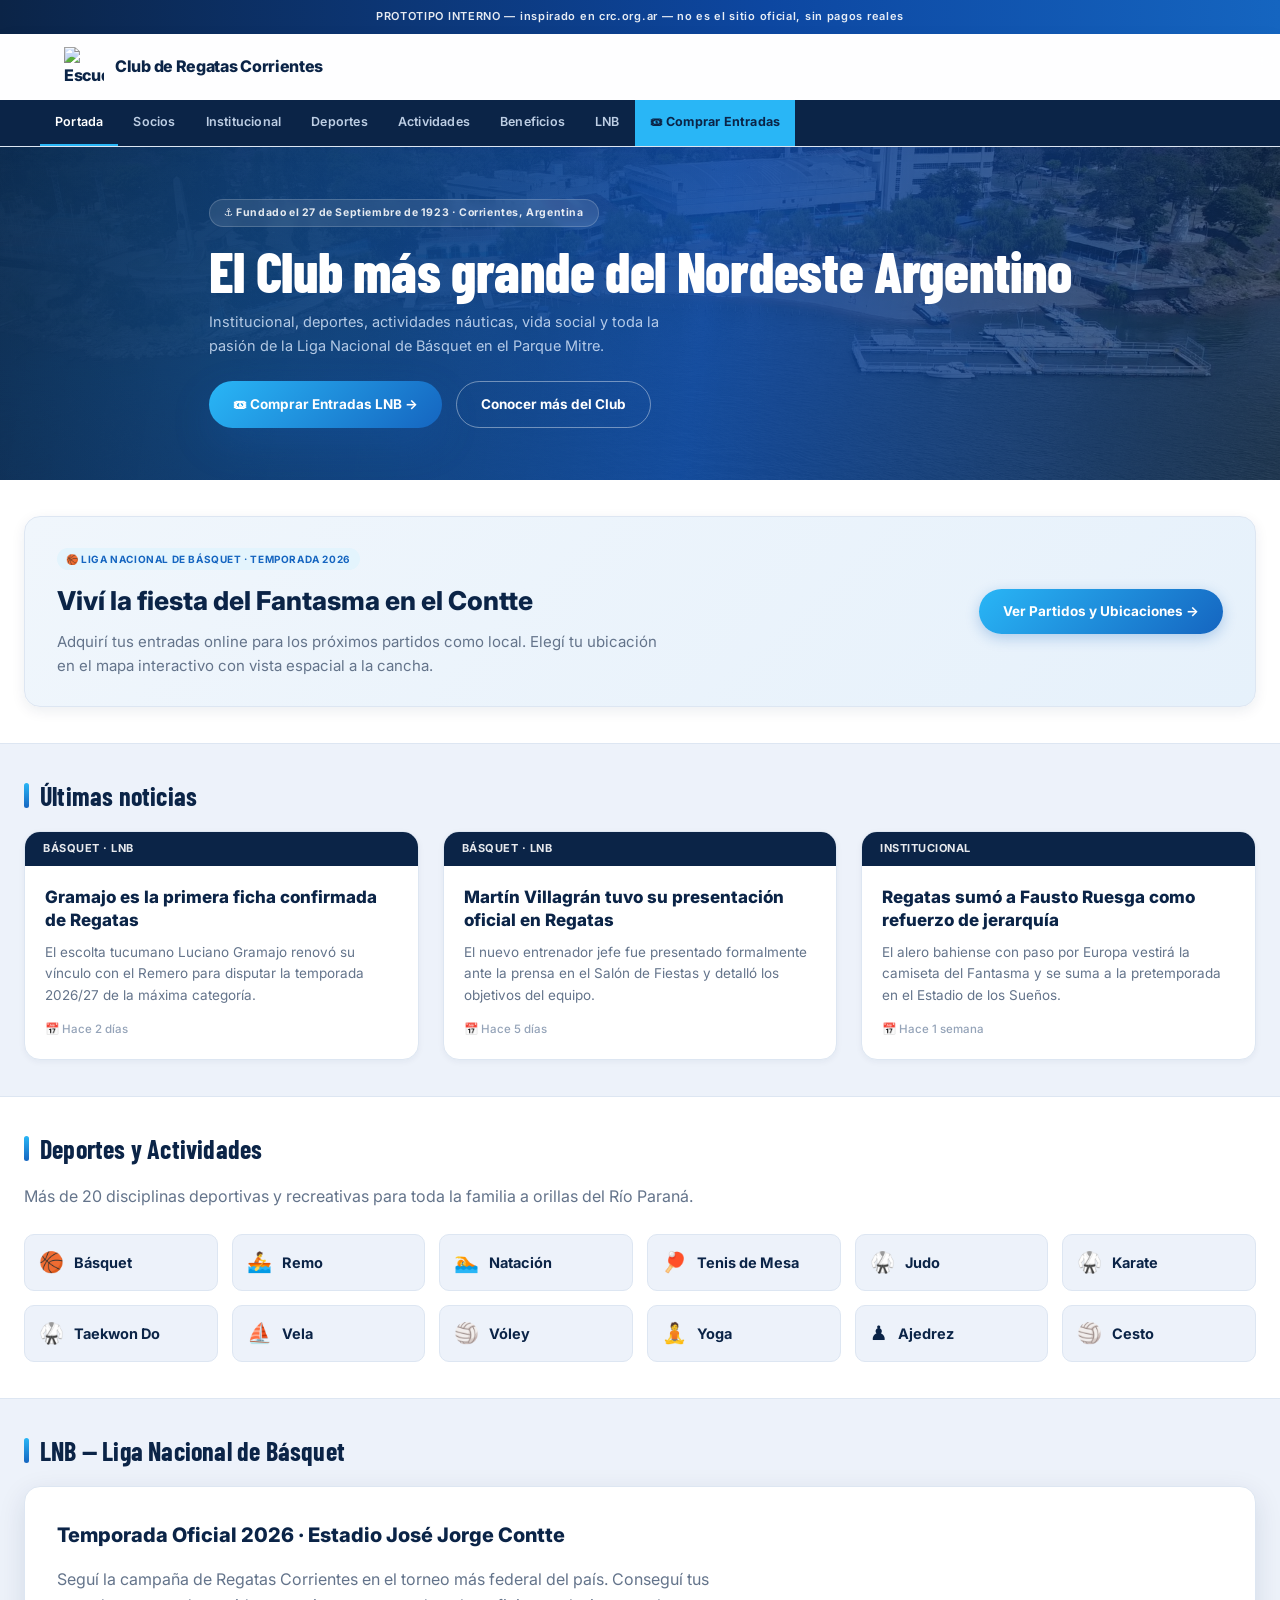
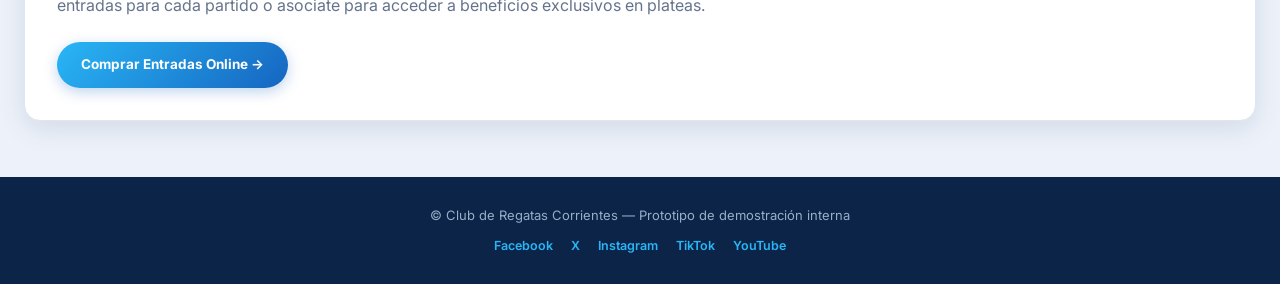
==== commit bf6cc0cc: "refactor: restaurar index.html, eliminar huerfanos y permitir seleccion multiple de generales - Rest" ====
--- a/index.html
+++ b/index.html
@@ -3,9 +3,9 @@
 <head>
 <meta charset="UTF-8">
 <meta name="viewport" content="width=device-width, initial-scale=1.0">
-<meta name="description" content="Comprá tus entradas para los partidos de Regatas Corrientes en la Liga Nacional de Básquet. Elegí tu sector y asiento online.">
+<meta name="description" content="Club de Regatas Corrientes — Sitio institucional, disciplinas deportivas, actividades societarias y venta de entradas para la Liga Nacional de Básquet (LNB).">
 <meta name="theme-color" content="#0b2447">
-<title>Comprar Entradas — Club de Regatas Corrientes · LNB</title>
+<title>Club de Regatas Corrientes · Sitio Oficial (Prototipo)</title>
 <link rel="preconnect" href="https://fonts.googleapis.com">
 <link rel="preconnect" href="https://fonts.gstatic.com" crossorigin>
 <link href="https://fonts.googleapis.com/css2?family=Inter:wght@400;500;600;700;800;900&family=Barlow+Condensed:wght@500;600;700;800;900&display=swap" rel="stylesheet">
@@ -14,7 +14,7 @@
 <body>
 
 <div class="demo-banner" role="alert" aria-live="polite">
-  PROTOTIPO INTERNO — flujo de compra simulado, no se procesan pagos reales
+  PROTOTIPO INTERNO — inspirado en crc.org.ar — no es el sitio oficial, sin pagos reales
 </div>
 
 <header class="site-header">
@@ -26,101 +26,121 @@
   </div>
   <nav class="main-nav" aria-label="Navegación principal">
     <ul>
-      <li><a href="index.html">Portada</a></li>
-      <li><a href="index.html#socios">Socios</a></li>
-      <li><a href="index.html#institucional">Institucional</a></li>
-      <li><a href="index.html#deportes">Deportes</a></li>
-      <li><a href="index.html#actividades">Actividades</a></li>
-      <li><a href="index.html#beneficios">Beneficios</a></li>
-      <li><a href="index.html#lnb">LNB</a></li>
-      <li class="destacado"><a href="index.html" class="active" aria-current="page">🎟 Comprar Entradas</a></li>
+      <li><a href="index.html" class="active" aria-current="page">Portada</a></li>
+      <li><a href="#socios">Socios</a></li>
+      <li><a href="#institucional">Institucional</a></li>
+      <li><a href="#deportes">Deportes</a></li>
+      <li><a href="#actividades">Actividades</a></li>
+      <li><a href="#beneficios">Beneficios</a></li>
+      <li><a href="#lnb">LNB</a></li>
+      <li class="destacado"><a href="entradas.html">🎟 Comprar Entradas</a></li>
     </ul>
   </nav>
 </header>
 
-<!-- Hero con foto de estadio -->
+<!-- Hero institucional -->
 <div class="hero" role="banner">
   <div class="container hero-content">
-    <span class="hero-badge">🏀 Liga Nacional de Básquet · Temporada 2026</span>
-    <h1>Comprar Entradas</h1>
-    <p>Elegí el partido, tu zona y los asientos. Simulación interna de demostración.</p>
+    <span class="hero-badge">⚓ Fundado el 27 de Septiembre de 1923 · Corrientes, Argentina</span>
+    <h1>El Club más grande del Nordeste Argentino</h1>
+    <p>Institucional, deportes, actividades náuticas, vida social y toda la pasión de la Liga Nacional de Básquet en el Parque Mitre.</p>
+    <div style="margin-top: 24px; display: flex; gap: 14px; flex-wrap: wrap;">
+      <a href="entradas.html" class="btn" style="box-shadow: var(--sombra-hover);">🎟 Comprar Entradas LNB →</a>
+      <a href="#institucional" class="btn btn-outline" style="color: #fff; border-color: rgba(255,255,255,0.4);">Conocer más del Club</a>
+    </div>
   </div>
 </div>
 
-<!-- Indicador de pasos -->
-<div class="steps-bar" aria-label="Pasos de la compra">
+<!-- Banner Destacado / CTA Entradas -->
+<section id="entradas-cta" style="background: var(--blanco); border-bottom: 1px solid var(--borde);">
   <div class="container">
-    <ol class="steps-indicator" id="steps-indicator" role="list">
-      <li class="step active" data-step="1" role="listitem">
-        <span class="step-num" aria-hidden="true">1</span>
-        <span class="step-label">Partido</span>
-      </li>
-      <li class="step-sep" aria-hidden="true">›</li>
-      <li class="step" data-step="2" role="listitem">
-        <span class="step-num" aria-hidden="true">2</span>
-        <span class="step-label">Sector</span>
-      </li>
-      <li class="step-sep" aria-hidden="true">›</li>
-      <li class="step" data-step="3" role="listitem">
-        <span class="step-num" aria-hidden="true">3</span>
-        <span class="step-label">Asientos</span>
-      </li>
-      <li class="step-sep" aria-hidden="true">›</li>
-      <li class="step" data-step="4" role="listitem">
-        <span class="step-num" aria-hidden="true">4</span>
-        <span class="step-label">Ticket</span>
-      </li>
-    </ol>
+    <div class="cta-entradas">
+      <div class="cta-entradas-text">
+        <span class="partido-badge" style="display:inline-block; margin-bottom: 10px;">🏀 Liga Nacional de Básquet · Temporada 2026</span>
+        <h2 style="font-size: 26px; color: var(--marino); font-weight: 800; margin-bottom: 8px;">Viví la fiesta del Fantasma en el Contte</h2>
+        <p style="color: var(--gris); font-size: 15px; max-width: 600px;">
+          Adquirí tus entradas online para los próximos partidos como local. Elegí tu ubicación en el mapa interactivo con vista espacial a la cancha.
+        </p>
+      </div>
+      <a href="entradas.html" class="btn" style="min-width: 220px; text-align: center; justify-content: center;">
+        Ver Partidos y Ubicaciones →
+      </a>
+    </div>
   </div>
-</div>
+</section>
 
-<section>
-  <div class="container entradas-layout">
+<!-- Últimas Noticias -->
+<section id="institucional">
+  <div class="container">
+    <h2 class="section-title">Últimas noticias</h2>
+    <div class="noticias-grid">
+      <article class="card">
+        <div class="card-tag">Básquet · LNB</div>
+        <div class="card-body">
+          <h3>Gramajo es la primera ficha confirmada de Regatas</h3>
+          <p>El escolta tucumano Luciano Gramajo renovó su vínculo con el Remero para disputar la temporada 2026/27 de la máxima categoría.</p>
+          <span class="card-date">📅 Hace 2 días</span>
+        </div>
+      </article>
 
-    <!-- Columna principal -->
-    <main>
-      <h2 class="section-title">Próximos partidos como local</h2>
-      <div class="partido-lista" id="partido-lista" aria-live="polite">
-        <!-- generado por js/render/partidos.js -->
+      <article class="card">
+        <div class="card-tag">Básquet · LNB</div>
+        <div class="card-body">
+          <h3>Martín Villagrán tuvo su presentación oficial en Regatas</h3>
+          <p>El nuevo entrenador jefe fue presentado formalmente ante la prensa en el Salón de Fiestas y detalló los objetivos del equipo.</p>
+          <span class="card-date">📅 Hace 5 días</span>
+        </div>
+      </article>
+
+      <article class="card">
+        <div class="card-tag">Institucional</div>
+        <div class="card-body">
+          <h3>Regatas sumó a Fausto Ruesga como refuerzo de jerarquía</h3>
+          <p>El alero bahiense con paso por Europa vestirá la camiseta del Fantasma y se suma a la pretemporada en el Estadio de los Sueños.</p>
+          <span class="card-date">📅 Hace 1 semana</span>
+        </div>
+      </article>
+    </div>
+  </div>
+</section>
+
+<!-- Deportes y Actividades -->
+<section id="deportes" style="background: var(--blanco); border-top: 1px solid var(--borde); border-bottom: 1px solid var(--borde);">
+  <div class="container">
+    <h2 class="section-title">Deportes y Actividades</h2>
+    <p style="color: var(--gris); margin-bottom: 24px; max-width: 680px;">
+      Más de 20 disciplinas deportivas y recreativas para toda la familia a orillas del Río Paraná.
+    </p>
+    <div class="deportes-grid">
+      <div class="deporte-tile"><span class="deporte-icon">🏀</span> Básquet</div>
+      <div class="deporte-tile"><span class="deporte-icon">🚣</span> Remo</div>
+      <div class="deporte-tile"><span class="deporte-icon">🏊</span> Natación</div>
+      <div class="deporte-tile"><span class="deporte-icon">🏓</span> Tenis de Mesa</div>
+      <div class="deporte-tile"><span class="deporte-icon">🥋</span> Judo</div>
+      <div class="deporte-tile"><span class="deporte-icon">🥋</span> Karate</div>
+      <div class="deporte-tile"><span class="deporte-icon">🥋</span> Taekwon Do</div>
+      <div class="deporte-tile"><span class="deporte-icon">⛵</span> Vela</div>
+      <div class="deporte-tile"><span class="deporte-icon">🏐</span> Vóley</div>
+      <div class="deporte-tile"><span class="deporte-icon">🧘</span> Yoga</div>
+      <div class="deporte-tile"><span class="deporte-icon">♟️</span> Ajedrez</div>
+      <div class="deporte-tile"><span class="deporte-icon">🏐</span> Cesto</div>
+    </div>
+  </div>
+</section>
+
+<!-- LNB y Abono -->
+<section id="lnb">
+  <div class="container">
+    <h2 class="section-title">LNB — Liga Nacional de Básquet</h2>
+    <div style="background: var(--blanco); border: 1px solid var(--borde); border-radius: var(--radio); padding: 32px; display: flex; flex-direction: column; gap: 16px; box-shadow: var(--sombra);">
+      <h3 style="color: var(--marino); font-size: 20px; font-weight: 800;">Temporada Oficial 2026 · Estadio José Jorge Contte</h3>
+      <p style="max-width: 680px; color: var(--gris);">
+        Seguí la campaña de Regatas Corrientes en el torneo más federal del país. Conseguí tus entradas para cada partido o asociate para acceder a beneficios exclusivos en plateas.
+      </p>
+      <div style="display: flex; gap: 14px; flex-wrap: wrap; margin-top: 8px;">
+        <a href="entradas.html" class="btn">Comprar Entradas Online →</a>
       </div>
-
-      <div id="sectores-panel" aria-live="polite" style="margin-top: 30px;"></div>
-    </main>
-
-    <!-- Carrito lateral -->
-    <aside class="carrito-box" aria-label="Tu carrito de compras">
-      <div class="carrito-header">
-        <div class="carrito-icon" aria-hidden="true">
-          <svg viewBox="0 0 24 24" fill="none" stroke="currentColor" stroke-width="1.5">
-            <path d="M4 5h16v5a2 2 0 0 0 0 4v5H4v-5a2 2 0 0 0 0-4V5Z"/>
-            <path d="M15 5v3m0 2v4m0 2v3"/>
-          </svg>
-        </div>
-        <div>
-          <span class="carrito-kicker">Tu próximo partido</span>
-          <h3>Tus entradas</h3>
-        </div>
-      </div>
-
-      <ul id="carrito-items" aria-live="polite" aria-label="Items en el carrito"></ul>
-      <p class="carrito-vacio" id="carrito-vacio">Todavía no agregaste entradas.</p>
-
-      <div class="carrito-perforation" aria-hidden="true"></div>
-
-      <div class="carrito-totales">
-        <div class="carrito-total">
-          <span>Total</span>
-          <span id="carrito-total-monto" class="carrito-total-monto">$0</span>
-        </div>
-      </div>
-
-      <button class="btn carrito-btn-checkout" id="btn-checkout" disabled aria-label="Finalizar compra y ver ticket">
-        Ver mi ticket
-        <span class="btn-arrow" aria-hidden="true">↗</span>
-      </button>
-      <p class="carrito-nota">Demo · Sin cobros ni reservas reales</p>
-    </aside>
-
+    </div>
   </div>
 </section>
 
@@ -137,20 +157,5 @@
   </div>
 </footer>
 
-<!-- Modal de checkout (formulario de datos del comprador) -->
-<div class="modal-overlay" id="modal-overlay" role="dialog" aria-modal="true" aria-labelledby="modal-titulo">
-  <div class="modal-box" id="modal-box">
-    <!-- generado por js/checkout.js -->
-  </div>
-</div>
-
-<!-- Dialog del ticket final -->
-<dialog class="ticket-dialog" id="ticket-dialog" aria-labelledby="ticket-dialog-title">
-  <div id="ticket-dialog-content">
-    <!-- generado por js/checkout.js tras confirmación -->
-  </div>
-</dialog>
-
-<script type="module" src="js/main.js"></script>
 </body>
 </html>
--- a/css/style.css
+++ b/css/style.css
@@ -736,9 +736,67 @@
   color: #fff;
   font-size: 8px;
   font-weight: 700;
-  padding: 2px 5px;
+  padding: 2px 6px;
   border-radius: 8px;
   box-shadow: 0 2px 4px rgba(0,0,0,0.25);
+}
+
+.general-card-hint {
+  font-size: 8px;
+  font-weight: 700;
+  color: var(--azul);
+  margin-top: 6px;
+  padding: 2px 6px;
+  background: rgba(21, 101, 192, 0.09);
+  border-radius: 999px;
+  letter-spacing: .2px;
+  transition: background .15s, color .15s;
+}
+.arena-general-card:hover .general-card-hint {
+  background: var(--azul);
+  color: #fff;
+}
+
+.general-card-stepper {
+  display: flex;
+  align-items: center;
+  justify-content: center;
+  gap: 3px;
+  margin-top: 6px;
+  background: #fff;
+  border: 1px solid var(--borde);
+  border-radius: 6px;
+  padding: 2px 3px;
+  box-shadow: 0 2px 5px rgba(11, 36, 71, 0.12);
+  z-index: 2;
+}
+
+.gen-step-btn {
+  width: 17px;
+  height: 18px;
+  display: inline-grid;
+  place-items: center;
+  font-size: 12px;
+  font-weight: 800;
+  color: var(--marino);
+  background: #edf2fa;
+  border-radius: 4px;
+  cursor: pointer;
+  line-height: 1;
+  transition: background .12s, color .12s;
+}
+.gen-step-btn:hover {
+  background: var(--azul);
+  color: #fff;
+}
+
+.gen-step-num {
+  font-size: 10px;
+  font-weight: 800;
+  color: var(--marino);
+  min-width: 13px;
+  text-align: center;
+  font-variant-numeric: tabular-nums;
 }
 
 .arena-cancha-wrapper {
@@ -1193,3 +1251,123 @@
   .hero h1 { font-size: 34px; }
   .steps-indicator .step-label { display: none; }
 }
+
+/* ══════════════════════════════════════════════════════
+   PORTADA INSTITUCIONAL (index.html)
+══════════════════════════════════════════════════════ */
+.cta-entradas {
+  display: flex;
+  align-items: center;
+  justify-content: space-between;
+  gap: 24px;
+  padding: 28px 32px;
+  background: linear-gradient(135deg, #f0f6fc 0%, #e6f1fb 100%);
+  border: 1px solid var(--borde);
+  border-radius: var(--radio);
+  box-shadow: var(--sombra-sm);
+}
+@media (max-width: 768px) {
+  .cta-entradas {
+    flex-direction: column;
+    align-items: flex-start;
+    padding: 22px;
+  }
+  .cta-entradas .btn {
+    width: 100%;
+  }
+}
+
+.noticias-grid {
+  display: grid;
+  grid-template-columns: repeat(auto-fit, minmax(280px, 1fr));
+  gap: 24px;
+}
+
+.card {
+  background: var(--blanco);
+  border: 1px solid var(--borde);
+  border-radius: var(--radio);
+  overflow: hidden;
+  box-shadow: var(--sombra-xs);
+  transition: transform .2s ease, box-shadow .2s ease, border-color .2s ease;
+  display: flex;
+  flex-direction: column;
+}
+.card:hover {
+  transform: translateY(-4px);
+  box-shadow: var(--sombra);
+  border-color: rgba(41, 182, 246, 0.4);
+}
+
+.card-tag {
+  background: var(--marino);
+  color: rgba(255, 255, 255, 0.9);
+  font-size: 11px;
+  font-weight: 700;
+  letter-spacing: .5px;
+  padding: 8px 18px;
+  text-transform: uppercase;
+}
+
+.card-body {
+  padding: 20px;
+  display: flex;
+  flex-direction: column;
+  flex: 1;
+}
+
+.card-body h3 {
+  font-size: 17px;
+  font-weight: 800;
+  color: var(--marino);
+  margin-bottom: 10px;
+  line-height: 1.35;
+}
+
+.card-body p {
+  font-size: 13.5px;
+  color: var(--gris);
+  line-height: 1.6;
+  flex: 1;
+  margin-bottom: 14px;
+}
+
+.card-date {
+  font-size: 11.5px;
+  color: var(--gris-claro);
+  font-weight: 500;
+}
+
+.deportes-grid {
+  display: grid;
+  grid-template-columns: repeat(auto-fill, minmax(170px, 1fr));
+  gap: 14px;
+}
+
+.deporte-tile {
+  background: var(--fondo);
+  border: 1px solid var(--borde);
+  border-radius: var(--radio-sm);
+  padding: 16px 14px;
+  font-size: 14.5px;
+  font-weight: 700;
+  color: var(--marino);
+  display: flex;
+  align-items: center;
+  gap: 10px;
+  transition: background .18s, transform .18s, border-color .18s, box-shadow .18s;
+  cursor: pointer;
+}
+.deporte-tile:hover {
+  background: #fff;
+  border-color: var(--celeste);
+  transform: translateY(-2px);
+  box-shadow: var(--sombra-xs);
+  color: var(--azul);
+}
+
+.deporte-icon {
+  font-size: 20px;
+  line-height: 1;
+}
+
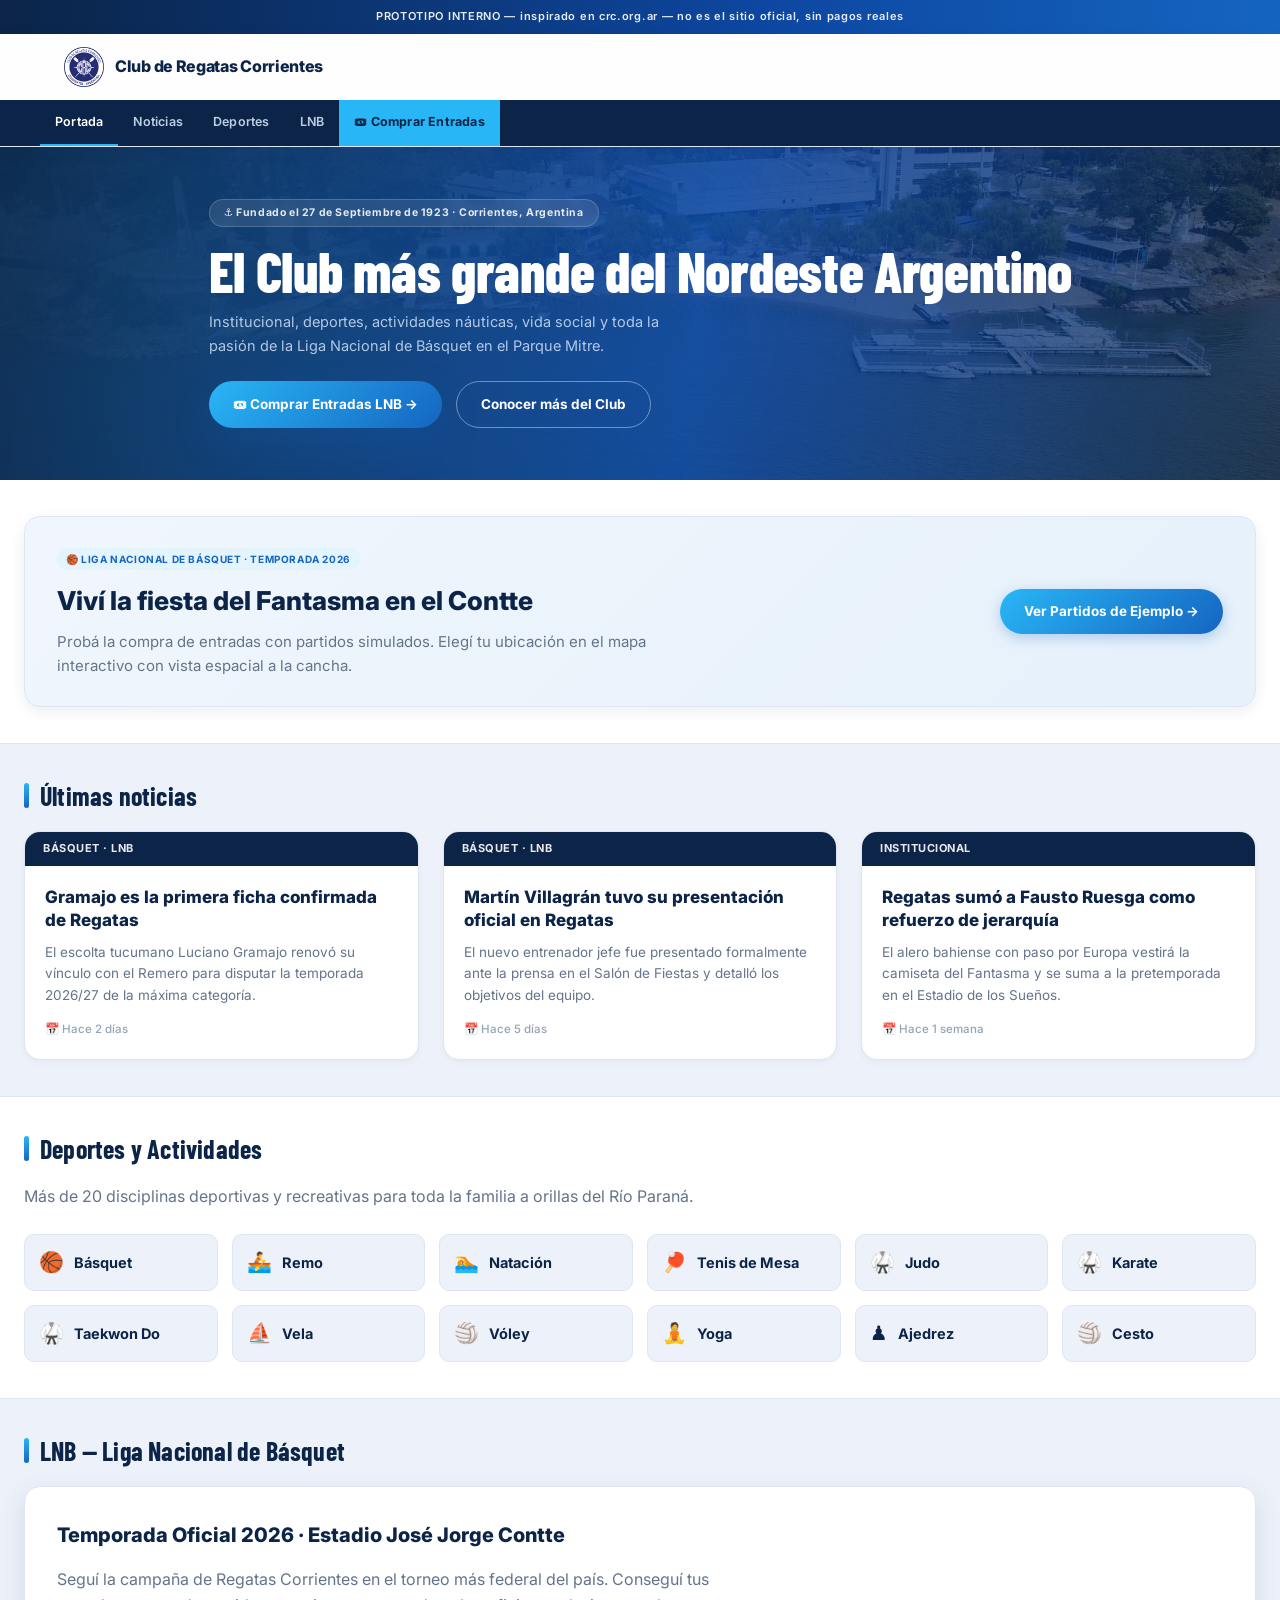
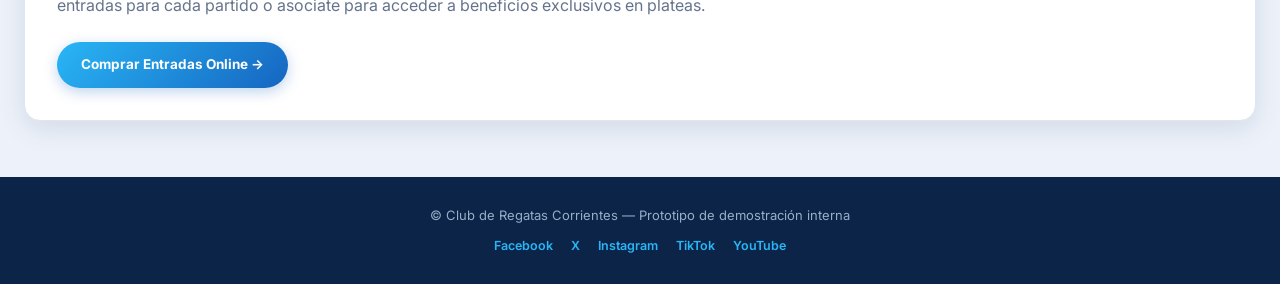
==== commit 874ba730: "Mejora la experiencia móvil del prototipo" ====
--- a/index.html
+++ b/index.html
@@ -5,6 +5,7 @@
 <meta name="viewport" content="width=device-width, initial-scale=1.0">
 <meta name="description" content="Club de Regatas Corrientes — Sitio institucional, disciplinas deportivas, actividades societarias y venta de entradas para la Liga Nacional de Básquet (LNB).">
 <meta name="theme-color" content="#0b2447">
+<link rel="icon" href="assets/regatas.png" type="image/png">
 <title>Club de Regatas Corrientes · Sitio Oficial (Prototipo)</title>
 <link rel="preconnect" href="https://fonts.googleapis.com">
 <link rel="preconnect" href="https://fonts.gstatic.com" crossorigin>
@@ -20,18 +21,16 @@
 <header class="site-header">
   <div class="header-top">
     <a href="index.html" class="logo" aria-label="Club de Regatas Corrientes — Inicio">
-      <img src="https://crc.org.ar/w/wp-content/uploads/2024/05/LogoCRC.png" alt="Escudo del Club de Regatas Corrientes" width="40" height="40">
+      <img src="assets/regatas.png" alt="Escudo del Club de Regatas Corrientes" width="40" height="40">
       <span>Club de Regatas Corrientes</span>
     </a>
+    <button class="nav-toggle" type="button" aria-controls="site-navigation" aria-expanded="false" aria-label="Abrir menú">☰ <span>Menú</span></button>
   </div>
-  <nav class="main-nav" aria-label="Navegación principal">
+  <nav class="main-nav" id="site-navigation" aria-label="Navegación principal">
     <ul>
       <li><a href="index.html" class="active" aria-current="page">Portada</a></li>
-      <li><a href="#socios">Socios</a></li>
-      <li><a href="#institucional">Institucional</a></li>
+      <li><a href="#institucional">Noticias</a></li>
       <li><a href="#deportes">Deportes</a></li>
-      <li><a href="#actividades">Actividades</a></li>
-      <li><a href="#beneficios">Beneficios</a></li>
       <li><a href="#lnb">LNB</a></li>
       <li class="destacado"><a href="entradas.html">🎟 Comprar Entradas</a></li>
     </ul>
@@ -59,11 +58,11 @@
         <span class="partido-badge" style="display:inline-block; margin-bottom: 10px;">🏀 Liga Nacional de Básquet · Temporada 2026</span>
         <h2 style="font-size: 26px; color: var(--marino); font-weight: 800; margin-bottom: 8px;">Viví la fiesta del Fantasma en el Contte</h2>
         <p style="color: var(--gris); font-size: 15px; max-width: 600px;">
-          Adquirí tus entradas online para los próximos partidos como local. Elegí tu ubicación en el mapa interactivo con vista espacial a la cancha.
+          Probá la compra de entradas con partidos simulados. Elegí tu ubicación en el mapa interactivo con vista espacial a la cancha.
         </p>
       </div>
       <a href="entradas.html" class="btn" style="min-width: 220px; text-align: center; justify-content: center;">
-        Ver Partidos y Ubicaciones →
+        Ver Partidos de Ejemplo →
       </a>
     </div>
   </div>
@@ -157,5 +156,6 @@
   </div>
 </footer>
 
+<script src="js/navigation.js" defer></script>
 </body>
 </html>
--- a/css/style.css
+++ b/css/style.css
@@ -2,8 +2,6 @@
    CLUB DE REGATAS CORRIENTES — Entradas LNB
    Design System Premium · Temporada 2026
 ================================================================ */
-
-@import url('https://fonts.googleapis.com/css2?family=Inter:wght@400;500;600;700;800;900&family=Barlow+Condensed:wght@500;600;700;800;900&display=swap');
 
 /* ── Variables ────────────────────────────────────────────────── */
 :root {
@@ -105,6 +103,7 @@
   color: var(--marino); letter-spacing: -.3px;
 }
 .logo img { height: 40px; width: auto; }
+.nav-toggle { display: none; }
 
 nav.main-nav { background: var(--marino); }
 nav.main-nav ul { list-style: none; display: flex; flex-wrap: wrap; max-width: 1200px; margin: 0 auto; }
@@ -238,6 +237,7 @@
   grid-template-columns: minmax(0, 1fr) 340px;
   gap: 28px; align-items: start;
 }
+.entradas-layout > main { min-width: 0; }
 
 /* ── Partido Cards ────────────────────────────────────────────── */
 .partido-lista { display: flex; flex-direction: column; gap: 14px; }
@@ -303,6 +303,13 @@
   overflow: hidden;
   margin-top: 10px;
 }
+.arena-map-scroll {
+  max-width: 100%;
+  overflow-x: auto;
+  overscroll-behavior-inline: contain;
+  -webkit-overflow-scrolling: touch;
+}
+.arena-scroll-hint { display: none; }
 
 /* ── Top Toolbar ──────────────────────────────────────────────── */
 .arena-top-toolbar {
@@ -1040,6 +1047,7 @@
   background: var(--blanco); border-radius: 20px;
   padding: 28px; max-width: 440px; width: 100%;
   box-shadow: var(--sombra-xl); animation: slideUp .26s ease;
+  max-height: calc(100dvh - 40px); overflow-y: auto;
 }
 .modal-box h3 {
   font-family: 'Barlow Condensed', sans-serif;
@@ -1232,7 +1240,19 @@
 /* ── Responsive ───────────────────────────────────────────────── */
 @media (max-width: 900px) {
   .entradas-layout { grid-template-columns: 1fr; }
-  .carrito-box { position: static; }
+  .carrito-box { position: static; scroll-margin-top: 90px; }
+  .arena-viewport { width: max-content; min-width: 100%; }
+  .arena-tribuna { width: max-content; max-width: none; }
+  .arena-sectores-header { max-width: none; }
+  .arena-middle-row { max-width: none; }
+  .arena-cancha-wrapper { width: auto; flex: 1; }
+  .arena-seat { width: 28px; height: 32px; font-size: 10px; }
+  .arena-seat-block { gap: 4px; }
+  .arena-seat-row { gap: 4px; }
+  .arena-row-label { width: 18px; font-size: 11px; }
+  .arena-scroll-hint { display: block; padding: 10px 16px 0; font-size: 12px; color: var(--gris); }
+  .arena-zoom-widget { display: none; }
+  .arena-viewport { transform: none !important; }
 }
 @media (max-width: 680px) {
   .hero { min-height: 180px; padding: 38px 0; }
@@ -1249,7 +1269,6 @@
 @media (max-width: 480px) {
   .container { padding: 0 16px; }
   .hero h1 { font-size: 34px; }
-  .steps-indicator .step-label { display: none; }
 }
 
 /* ══════════════════════════════════════════════════════
@@ -1356,7 +1375,6 @@
   align-items: center;
   gap: 10px;
   transition: background .18s, transform .18s, border-color .18s, box-shadow .18s;
-  cursor: pointer;
 }
 .deporte-tile:hover {
   background: #fff;
@@ -1371,3 +1389,60 @@
   line-height: 1;
 }
 
+/* Navegación y compra en pantallas táctiles */
+@media (max-width: 768px) {
+  .header-top { padding: 10px 16px; gap: 8px; }
+  .logo { min-width: 0; gap: 8px; }
+  .logo img { width: 36px; height: 36px; flex-shrink: 0; }
+  .logo span { font-size: clamp(11px, 3.5vw, 15px); line-height: 1.2; }
+  .nav-toggle {
+    display: inline-flex; align-items: center; justify-content: center; gap: 5px;
+    min-width: 72px; min-height: 44px; padding: 6px 9px;
+    border: 1px solid var(--borde); border-radius: 8px;
+    color: var(--marino); font-size: 17px; font-weight: 700;
+  }
+  .nav-toggle span { font-size: 12px; }
+  nav.main-nav { display: none; }
+  .site-header.menu-open nav.main-nav { display: block; }
+  nav.main-nav ul { display: block; max-height: calc(100dvh - 90px); overflow-y: auto; }
+  nav.main-nav a { padding: 13px 20px; min-height: 44px; font-size: 14px; }
+  .steps-bar { position: static; }
+  .steps-indicator { justify-content: space-between; gap: 2px; }
+  .step { flex: 1; flex-direction: column; gap: 3px; font-size: 10px; text-align: center; }
+  .step-sep { display: none; }
+  .hero-badge { max-width: 100%; border-radius: 12px; line-height: 1.4; }
+  .btn { white-space: normal; text-align: center; }
+  .partido-right { align-items: flex-start; }
+  .partido-precio-desde { text-align: left; }
+  .partido-right .btn { min-height: 44px; }
+  .arena-top-toolbar, .arena-subbar, .arena-bottom-bar { padding: 14px 16px; }
+  .arena-toolbar-left { width: 100%; justify-content: space-between; }
+  .btn-buscar-juntos { width: 100%; min-height: 44px; justify-content: center; }
+  .arena-subbar { align-items: flex-start; gap: 8px; }
+  .arena-subbar-title { min-width: 0; line-height: 1.4; }
+  .btn-restablecer { min-height: 40px; flex-shrink: 0; }
+  .arena-cta-bar { padding: 16px; }
+  .arena-btn-comprar { width: 100%; min-height: 48px; }
+  .modal-box input { font-size: 16px; }
+  footer.site-footer .social { flex-wrap: wrap; }
+}
+
+@media (max-width: 480px) {
+  .arena-seat { width: 32px; height: 36px; font-size: 11px; }
+  .arena-filas-wrap { gap: 5px; }
+  .arena-seat-block, .arena-seat-row { gap: 5px; }
+  .arena-aisle { width: 16px; }
+  .arena-general-card { width: 88px; }
+  .gen-step-btn { width: 28px; height: 32px; }
+  .general-card-title { font-size: 11px; }
+  .general-card-sub, .general-card-hint { font-size: 10px; }
+  .arena-subbar { flex-direction: column; }
+  .btn-restablecer { align-self: flex-end; }
+  .noticias-grid { grid-template-columns: minmax(0, 1fr); }
+  .cta-entradas .btn { min-width: 0 !important; }
+  .ticket-actions, .modal-actions { flex-direction: column; }
+  .ticket-actions .btn, .modal-actions .btn { width: 100%; }
+  .ticket-info-row, .ticket-orden-row { flex-wrap: wrap; }
+  .ticket-info-value { overflow-wrap: anywhere; }
+}
+
